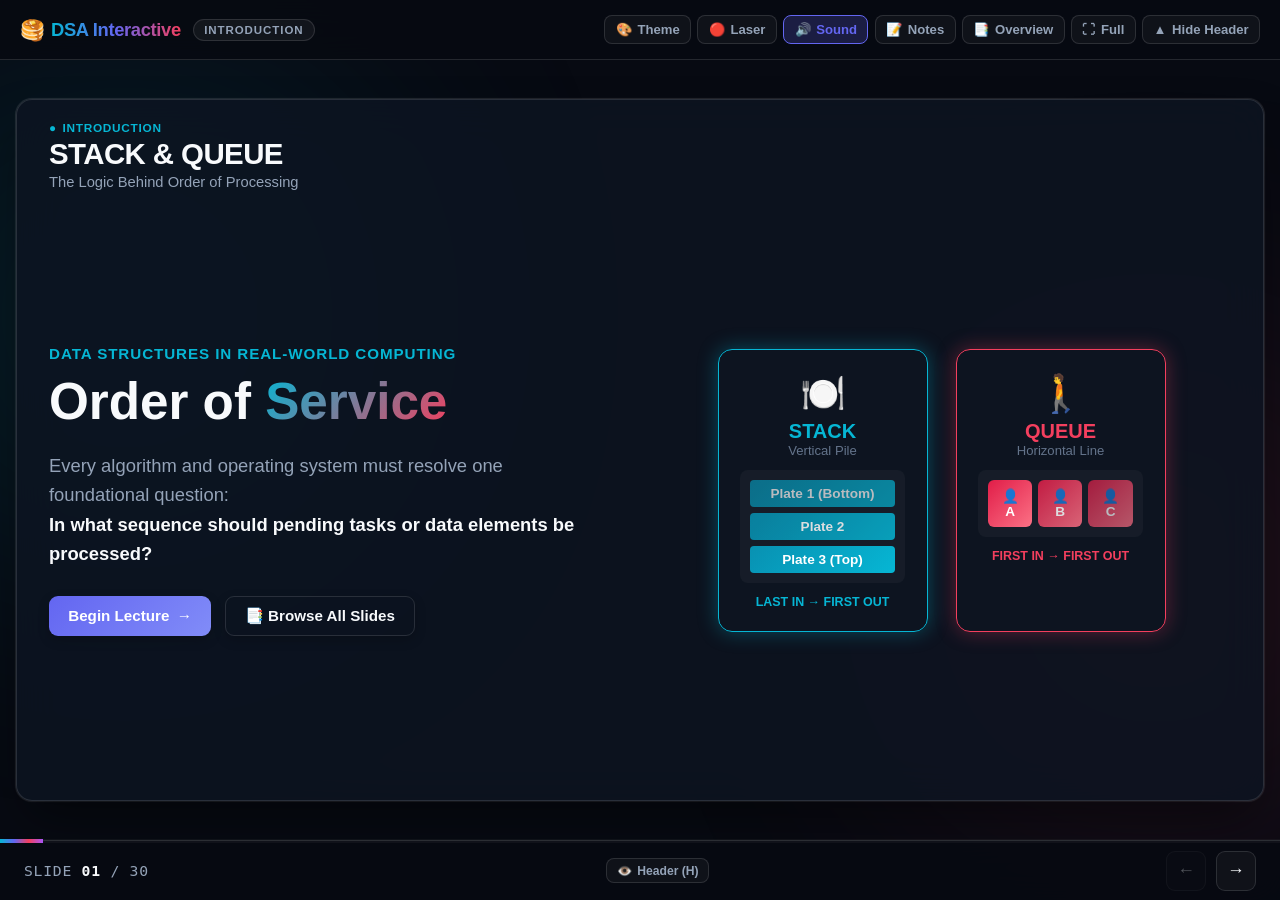
==== index.html @ 2f62b1ce "Initial commit: Interactive Stack & Queue Classroom Presentation Lab" ====
<!DOCTYPE html>
<html lang="en">
<head>
  <meta charset="UTF-8">
  <meta name="viewport" content="width=device-width, initial-scale=1.0, maximum-scale=5.0">
  <title>Stack & Queue: The Logic Behind "Who Comes First?"</title>
  <link rel="stylesheet" href="css/styles.css">
  <link rel="icon" href="data:image/svg+xml,<svg xmlns='http://www.w3.org/2000/svg' viewBox='0 0 100 100'><text y='.9em' font-size='90'>🥞</text></svg>">
</head>
<body class="theme-cyber-indigo">

  <!-- Accessible Skip Link -->
  <a href="#slide-stage" class="skip-link">Skip to presentation content</a>

  <!-- Ambient glowing backdrop -->
  <div class="ambient-glow glow-left" aria-hidden="true"></div>
  <div class="ambient-glow glow-right" aria-hidden="true"></div>

  <!-- Discreet Floating Trigger Pill to Restore Header when Hidden -->
  <button class="header-reveal-pill" id="header-reveal-btn" onclick="app.toggleHeader()" title="Show Header Controls (H)" aria-label="Show Header Controls">
    <span>⌄ Show Header (H)</span>
  </button>

  <!-- App Header -->
  <header class="app-header">
    <div class="header-left">
      <div class="logo-badge">
        <span style="font-size: 1.25rem;" aria-hidden="true">🥞</span>
        <span>DSA Interactive</span>
      </div>
      <div class="section-pill" id="current-section-pill">Introduction</div>
    </div>

    <div class="header-controls">
      <!-- Theme Switcher Dropdown -->
      <div class="theme-selector-dropdown">
        <button class="icon-btn" onclick="app.toggleThemeMenu()" title="Switch Color Theme" aria-label="Change Color Theme">
          <span>🎨</span>
          <span class="btn-label-text">Theme</span>
        </button>
        <div class="theme-menu" id="theme-menu" role="menu">
          <button class="theme-option-btn" onclick="app.setTheme('theme-cyber-indigo')">
            <span class="theme-dot" style="background: #06b6d4;"></span>
            <span>Cyber Indigo (Dark)</span>
          </button>
          <button class="theme-option-btn" onclick="app.setTheme('theme-academic-light')">
            <span class="theme-dot" style="background: #0284c7;"></span>
            <span>Academic Light (Lecture)</span>
          </button>
          <button class="theme-option-btn" onclick="app.setTheme('theme-sunset-glow')">
            <span class="theme-dot" style="background: #f97316;"></span>
            <span>Sunset Glow (Warm)</span>
          </button>
          <button class="theme-option-btn" onclick="app.setTheme('theme-matrix-neon')">
            <span class="theme-dot" style="background: #22c55e;"></span>
            <span>Matrix Neon (Laser)</span>
          </button>
        </div>
      </div>

      <!-- Classroom Laser Pointer -->
      <button class="icon-btn" id="laser-toggle-btn" onclick="app.toggleLaserPointer()" title="Toggle Laser Pointer (L)" aria-label="Toggle Laser Pointer">
        <span>🔴</span>
        <span class="btn-label-text">Laser</span>
      </button>

      <!-- Audio Mute/Unmute -->
      <button class="icon-btn active" id="sound-toggle-btn" onclick="app.toggleAudio()" title="Toggle Sound FX (M)" aria-label="Toggle Sound Effects">
        <span>🔊</span>
        <span class="btn-label-text">Sound</span>
      </button>

      <!-- Speaker Notes -->
      <button class="icon-btn" onclick="app.toggleNotes()" title="Speaker Notes (P)" aria-label="Open Speaker Notes">
        <span>📝</span>
        <span class="btn-label-text">Notes</span>
      </button>

      <!-- Slide Grid Overview -->
      <button class="icon-btn" onclick="app.toggleOverview()" title="Slide Grid (O or Esc)" aria-label="Open Slide Overview">
        <span>📑</span>
        <span class="btn-label-text">Overview</span>
      </button>

      <!-- Fullscreen -->
      <button class="icon-btn" onclick="app.toggleFullscreen()" title="Fullscreen (F)" aria-label="Toggle Fullscreen">
        <span>⛶</span>
        <span class="btn-label-text">Full</span>
      </button>

      <!-- Hide Header Toggle -->
      <button class="icon-btn" onclick="app.toggleHeader()" title="Hide All Header Controls (H)" aria-label="Hide All Header Controls">
        <span>▲</span>
        <span class="btn-label-text">Hide Header</span>
      </button>
    </div>
  </header>

  <!-- Presentation Viewport -->
  <main class="presentation-container">
    <div class="slide-stage" id="slide-stage" tabindex="-1">
      <!-- Active slide dynamically injected by app.js -->
    </div>
  </main>

  <!-- Navigation Footer -->
  <footer class="app-footer">
    <!-- Smooth linear progress bar -->
    <div class="progress-container">
      <div class="progress-bar" id="progress-bar"></div>
    </div>

    <div class="slide-counter tabular-nums" id="slide-counter">
      SLIDE <b>01</b> / 30
    </div>

    <!-- Toggle Header Visibility from Footer -->
    <button class="icon-btn" id="footer-header-toggle-btn" onclick="app.toggleHeader()" title="Toggle Header Controls (H)" aria-label="Toggle Header Controls" style="font-size: 0.76rem; padding: 0.3rem 0.6rem;">
      <span>👁️</span>
      <span class="btn-label-text">Header (H)</span>
    </button>

    <div class="nav-buttons">
      <button class="nav-btn" id="prev-btn" onclick="app.prevSlide()" title="Previous Slide (Left Arrow / Backspace)" aria-label="Previous Slide">
        ←
      </button>
      <button class="nav-btn" id="next-btn" onclick="app.nextSlide()" title="Next Slide (Right Arrow / Spacebar)" aria-label="Next Slide">
        →
      </button>
    </div>
  </footer>

  <!-- Slide Overview Grid Modal -->
  <div class="modal-overlay" id="overview-modal" onclick="if(event.target === this) app.closeModals()" role="dialog" aria-modal="true" aria-label="All 30 Slides Overview">
    <div class="modal-content">
      <div class="modal-header">
        <div style="font-size: 1.25rem; font-weight: 800; color: var(--text-primary); display: flex; align-items: center; gap: 0.5rem;">
          <span aria-hidden="true">📑</span>
          <span>All 30 Slides Overview</span>
        </div>
        <button class="icon-btn" onclick="app.closeModals()" aria-label="Close overview">✕ Close</button>
      </div>
      <div class="modal-body">
        <div class="overview-grid" id="overview-grid">
          <!-- Populated by app.js -->
        </div>
      </div>
    </div>
  </div>

  <!-- Speaker Notes Modal -->
  <div class="modal-overlay" id="notes-modal" onclick="if(event.target === this) app.closeModals()" role="dialog" aria-modal="true" aria-label="Presenter Notes">
    <div class="modal-content" style="max-width: 600px;">
      <div class="modal-header">
        <div style="font-size: 1.2rem; font-weight: 800; color: var(--text-primary); display: flex; align-items: center; gap: 0.5rem;">
          <span aria-hidden="true">📝</span>
          <span>Speaker & Presenter Notes</span>
        </div>
        <button class="icon-btn" onclick="app.closeModals()" aria-label="Close notes">✕ Close</button>
      </div>
      <div class="modal-body" id="notes-body">
        <!-- Injected dynamically -->
      </div>
    </div>
  </div>

  <!-- Scripts -->
  <script src="js/audio.js"></script>
  <script src="js/slides.js"></script>
  <script src="js/app.js"></script>

</body>
</html>
---- css/styles.css ----
/* ==========================================================================
   STACK & QUEUE PRESENTATION - RESPONSIVE & MULTI-THEME STYLESHEET
   Supports:
   - 4 Dynamic Color Themes:
     1. Cyber Indigo (Default Modern Dark)
     2. Academic Light (Classroom Light / Projector Friendly)
     3. Sunset Glow (Velvet Plum & Coral Warm Dark)
     4. Matrix Neon (High Voltage Laser Dark)
   - Fully Fluid & Adaptive Responsive Layout (Mobile, Tablet, Laptop, Projector, 4K)
   - Web Interface Guidelines Compliance:
     - :focus-visible rings
     - prefers-reduced-motion
     - Explicit transitions
     - Tabular numbers
   ========================================================================== */

/* --------------------------------------------------------------------------
   THEME 1: CYBER INDIGO (Default Modern Dark)
   -------------------------------------------------------------------------- */
:root, body.theme-cyber-indigo {
  --bg-main: #070a12;
  --bg-card: rgba(14, 20, 34, 0.85);
  --bg-card-hover: rgba(22, 32, 54, 0.95);
  --border-subtle: rgba(255, 255, 255, 0.12);
  --border-active: rgba(99, 102, 241, 0.65);
  
  --text-primary: #f8fafc;
  --text-secondary: #94a3b8;
  --text-muted: #64748b;

  --stack-color: #06b6d4;
  --stack-glow: rgba(6, 182, 212, 0.35);
  --stack-gradient: linear-gradient(135deg, #0891b2, #06b6d4);

  --queue-color: #f43f5e;
  --queue-glow: rgba(244, 63, 94, 0.35);
  --queue-gradient: linear-gradient(135deg, #e11d48, #fb7185);

  --priority-color: #a855f7;
  --priority-glow: rgba(168, 85, 247, 0.35);

  --accent-primary: #6366f1;
  --code-bg: #0b1120;
  --font-mono: "Fira Code", "JetBrains Mono", Consolas, monospace;
  --header-bg: rgba(7, 10, 18, 0.92);
}

/* --------------------------------------------------------------------------
   THEME 2: ACADEMIC LIGHT (Daytime Classroom / High-Luminance Projector)
   -------------------------------------------------------------------------- */
body.theme-academic-light {
  --bg-main: #f1f5f9;
  --bg-card: #ffffff;
  --bg-card-hover: #f8fafc;
  --border-subtle: rgba(15, 23, 42, 0.12);
  --border-active: rgba(37, 99, 235, 0.7);

  --text-primary: #0f172a;
  --text-secondary: #334155;
  --text-muted: #64748b;

  --stack-color: #0284c7;
  --stack-glow: rgba(2, 132, 199, 0.25);
  --stack-gradient: linear-gradient(135deg, #0284c7, #38bdf8);

  --queue-color: #ea580c;
  --queue-glow: rgba(234, 88, 12, 0.25);
  --queue-gradient: linear-gradient(135deg, #ea580c, #f97316);

  --priority-color: #7c3aed;
  --priority-glow: rgba(124, 58, 237, 0.25);

  --accent-primary: #2563eb;
  --code-bg: #1e293b;
  --header-bg: rgba(255, 255, 255, 0.95);
}

/* --------------------------------------------------------------------------
   THEME 3: SUNSET GLOW (Velvet Plum & Warm Horizon)
   -------------------------------------------------------------------------- */
body.theme-sunset-glow {
  --bg-main: #0f0b18;
  --bg-card: rgba(26, 18, 38, 0.88);
  --bg-card-hover: rgba(38, 26, 56, 0.95);
  --border-subtle: rgba(255, 255, 255, 0.14);
  --border-active: rgba(244, 63, 94, 0.7);

  --text-primary: #fff1f2;
  --text-secondary: #fda4af;
  --text-muted: #9f7584;

  --stack-color: #14b8a6;
  --stack-glow: rgba(20, 184, 166, 0.35);
  --stack-gradient: linear-gradient(135deg, #0d9488, #2dd4bf);

  --queue-color: #f97316;
  --queue-glow: rgba(249, 115, 22, 0.35);
  --queue-gradient: linear-gradient(135deg, #ea580c, #fb923c);

  --priority-color: #e11d48;
  --priority-glow: rgba(225, 29, 72, 0.35);

  --accent-primary: #d946ef;
  --code-bg: #170f24;
  --header-bg: rgba(15, 11, 24, 0.94);
}

/* --------------------------------------------------------------------------
   THEME 4: MATRIX NEON (High Voltage Laser Dark)
   -------------------------------------------------------------------------- */
body.theme-matrix-neon {
  --bg-main: #020408;
  --bg-card: rgba(6, 14, 24, 0.9);
  --bg-card-hover: rgba(10, 24, 40, 0.98);
  --border-subtle: rgba(34, 197, 94, 0.22);
  --border-active: rgba(34, 197, 94, 0.8);

  --text-primary: #f0fdf4;
  --text-secondary: #86efac;
  --text-muted: #4ade80;

  --stack-color: #22c55e;
  --stack-glow: rgba(34, 197, 94, 0.45);
  --stack-gradient: linear-gradient(135deg, #15803d, #22c55e);

  --queue-color: #06b6d4;
  --queue-glow: rgba(6, 182, 212, 0.45);
  --queue-gradient: linear-gradient(135deg, #0891b2, #06b6d4);

  --priority-color: #f43f5e;
  --priority-glow: rgba(244, 63, 94, 0.45);

  --accent-primary: #10b981;
  --code-bg: #03080e;
  --header-bg: rgba(2, 4, 8, 0.95);
}

/* Light Theme Color Adaptations (Academic Light) */
body.theme-academic-light .ambient-glow {
  opacity: 0.05;
}

body.theme-academic-light .slide-stage {
  box-shadow: 0 10px 30px rgba(0, 0, 0, 0.06), 0 1px 3px rgba(0, 0, 0, 0.08);
}

body.theme-academic-light .card {
  background: #ffffff;
  border-color: #e2e8f0;
  box-shadow: 0 4px 12px rgba(15, 23, 42, 0.04);
}

body.theme-academic-light .card:hover {
  border-color: #94a3b8;
  background: #ffffff;
}

body.theme-academic-light .card.highlight-stack {
  border-color: #0284c7;
  box-shadow: 0 0 20px rgba(2, 132, 199, 0.12);
  background: #f0f9ff;
}

body.theme-academic-light .card.highlight-queue {
  border-color: #ea580c;
  box-shadow: 0 0 20px rgba(234, 88, 12, 0.12);
  background: #fff7ed;
}

body.theme-academic-light .stack-canister {
  background: #f8fafc;
  border-color: #0284c7;
  box-shadow: 0 0 20px rgba(2, 132, 199, 0.15), inset 0 0 10px rgba(0, 0, 0, 0.04);
}

body.theme-academic-light .queue-conduit {
  background: #fff7ed;
  border-color: #ea580c;
}

body.theme-academic-light .queue-track-wrapper {
  background: #fff7ed;
  border-color: #ea580c;
}

body.theme-academic-light .queue-cell.empty-cell {
  background: #f1f5f9;
  border-color: #cbd5e1;
  color: #64748b;
}

body.theme-academic-light .queue-gate.exit-gate {
  background: #e0f2fe;
  border-color: #0284c7;
  color: #0284c7;
}

body.theme-academic-light .queue-gate.entry-gate {
  background: #ffedd5;
  border-color: #ea580c;
  color: #c2410c;
}

body.theme-academic-light .queue-pointer-badge.front-badge {
  background: #0284c7;
  color: #ffffff !important;
}

body.theme-academic-light .queue-pointer-badge.rear-badge {
  background: #ea580c;
  color: #ffffff !important;
}

body.theme-academic-light .queue-cell.occupied-cell {
  background: linear-gradient(135deg, #ea580c, #f97316);
  color: #ffffff !important;
  border-color: #f97316;
}

body.theme-academic-light .circular-slot {
  background: #ffffff;
  border-color: #cbd5e1;
  color: #0f172a;
}

body.theme-academic-light .circular-slot.occupied {
  border-color: #ea580c;
  background: linear-gradient(135deg, #ea580c, #f97316);
  color: #ffffff;
  box-shadow: 0 0 16px rgba(234, 88, 12, 0.25);
}

body.theme-academic-light .code-box {
  background: #0f172a;
  border-color: #334155;
  color: #f8fafc;
}

body.theme-academic-light .code-line.active-line {
  background: rgba(99, 102, 241, 0.4);
  border-left: 3px solid #818cf8;
  color: #ffffff;
}

body.theme-academic-light .status-log {
  background: #0f172a;
  border-color: #334155;
  color: #38bdf8;
}

body.theme-academic-light .choice-card {
  background: #ffffff;
  border-color: #e2e8f0;
}

body.theme-academic-light .choice-card:hover {
  border-color: #0284c7;
  background: #f8fafc;
}

body.theme-academic-light .choice-card.selected-correct {
  border-color: #059669;
  background: #f0fdf4;
}

body.theme-academic-light .choice-card.selected-wrong {
  border-color: #dc2626;
  background: #fef2f2;
}

body.theme-academic-light .choice-badge {
  background: #f1f5f9;
}

body.theme-academic-light .modal-content {
  background: #ffffff;
  border-color: #cbd5e1;
}

body.theme-academic-light .modal-header {
  border-bottom-color: #e2e8f0;
}

body.theme-academic-light .overview-thumb {
  background: #f8fafc;
  border-color: #e2e8f0;
}

body.theme-academic-light .overview-thumb:hover {
  background: #f1f5f9;
  border-color: #0284c7;
}

body.theme-academic-light .overview-thumb.active {
  border-color: #0284c7;
  background: #e0f2fe;
}

body.theme-academic-light .theme-menu {
  background: #ffffff;
  border-color: #cbd5e1;
  box-shadow: 0 10px 25px rgba(0, 0, 0, 0.1);
}

body.theme-academic-light .theme-option-btn:hover {
  background: #f1f5f9;
}

body.theme-academic-light .compare-table th {
  background: #f1f5f9;
  color: #334155;
  border-bottom-color: #cbd5e1;
}

body.theme-academic-light .compare-table td {
  border-bottom-color: #e2e8f0;
  color: #0f172a;
}

body.theme-academic-light .compare-table tr:hover td {
  background: #f8fafc;
}

body.theme-academic-light .custom-input-group {
  background: #f8fafc;
  border-color: #cbd5e1;
}

body.theme-academic-light .custom-input-group input {
  color: #0f172a;
}

body.theme-academic-light .btn-outline {
  color: #0f172a !important;
  border-color: #cbd5e1;
  background: #ffffff;
}

body.theme-academic-light .btn-outline:hover {
  background: #f1f5f9;
  border-color: #94a3b8;
}

body.theme-academic-light .btn-primary,
body.theme-academic-light .btn-stack,
body.theme-academic-light .btn-queue,
body.theme-academic-light .btn-danger,
body.theme-academic-light .stack-element,
body.theme-academic-light .queue-element {
  color: #ffffff !important;
}

/* Light Theme Text Color Harmonizers */
body.theme-academic-light [style*="color: #ffffff"],
body.theme-academic-light [style*="color: white"],
body.theme-academic-light [style*="color: #f8fafc"] {
  color: #0f172a !important;
}

body.theme-academic-light [style*="color: #cbd5e1"],
body.theme-academic-light [style*="color: #e2e8f0"],
body.theme-academic-light [style*="color: #94a3b8"] {
  color: #475569 !important;
}

body.theme-academic-light .code-box *,
body.theme-academic-light .status-log *,
body.theme-academic-light .btn *,
body.theme-academic-light .stack-element *,
body.theme-academic-light .queue-element * {
  color: revert !important;
}

body.theme-academic-light [style*="background: rgba(0,0,0"],
body.theme-academic-light [style*="background: rgba(0, 0, 0"] {
  background: #f1f5f9 !important;
}

body.theme-academic-light [style*="background: rgba(255,255,255,0.05)"],
body.theme-academic-light [style*="background: rgba(255, 255, 255, 0.05)"],
body.theme-academic-light [style*="background: rgba(255,255,255,0.06)"],
body.theme-academic-light [style*="background: rgba(255, 255, 255, 0.06)"] {
  background: #f8fafc !important;
  border: 1px solid #e2e8f0;
}

body.theme-academic-light [style*="background: #000"],
body.theme-academic-light [style*="background: #0b1120"] {
  background: #0f172a !important;
}

/* Global Reset */
* {
  box-sizing: border-box;
  margin: 0;
  padding: 0;
}

body {
  background-color: var(--bg-main);
  color: var(--text-primary);
  font-family: -apple-system, BlinkMacSystemFont, "Segoe UI", Roboto, "Helvetica Neue", Arial, sans-serif;
  overflow: hidden;
  height: 100vh;
  width: 100vw;
  display: flex;
  flex-direction: column;
  -webkit-font-smoothing: antialiased;
  transition: background-color 0.3s ease, color 0.3s ease;
}

/* Accessible focus ring on all interactive elements */
:focus-visible {
  outline: 3px solid var(--accent-primary) !important;
  outline-offset: 3px !important;
  border-radius: 6px;
}

/* Number columns & indices use tabular numbers */
.tabular-nums, .slide-counter, .code-box, .status-log, .choice-badge, .circular-slot {
  font-variant-numeric: tabular-nums;
}

/* Background Ambient Glows */
.ambient-glow {
  position: fixed;
  border-radius: 50%;
  filter: blur(140px);
  pointer-events: none;
  z-index: 0;
  opacity: 0.16;
  transition: background 0.4s ease;
}
.glow-left {
  top: 10%;
  left: -100px;
  width: 450px;
  height: 450px;
  background: var(--stack-color);
}
.glow-right {
  bottom: 10%;
  right: -100px;
  width: 450px;
  height: 450px;
  background: var(--queue-color);
}

/* Skip link for accessibility */
.skip-link {
  position: absolute;
  top: -40px;
  left: 10px;
  background: var(--accent-primary);
  color: #fff;
  padding: 8px 14px;
  font-weight: 700;
  z-index: 999;
  border-radius: 6px;
  text-decoration: none;
  transition: top 0.2s ease;
}
.skip-link:focus {
  top: 10px;
}

/* App Header */
.app-header {
  position: relative;
  z-index: 30;
  height: 60px;
  display: flex;
  align-items: center;
  justify-content: space-between;
  padding: 0 1.25rem;
  border-bottom: 1px solid var(--border-subtle);
  backdrop-filter: blur(16px);
  background: var(--header-bg);
  flex-shrink: 0;
  transition: margin-top 0.28s cubic-bezier(0.16, 1, 0.3, 1), opacity 0.22s ease;
}

/* Header Hidden Mode (Focus / Zen View) */
body.header-hidden .app-header {
  margin-top: -60px;
  opacity: 0;
  pointer-events: none;
}

body.header-hidden .presentation-container {
  padding-top: 0.6rem;
}

body.header-hidden .slide-stage {
  max-height: calc(100vh - 64px);
  width: min(calc((100vh - 64px) * (16 / 9)), calc(100vw - 2rem));
}

@media (max-height: 760px) {
  body.header-hidden .app-header {
    margin-top: -48px;
  }
  body.header-hidden .slide-stage {
    max-height: calc(100vh - 54px);
    width: min(calc((100vh - 54px) * (16 / 9)), calc(100vw - 1.5rem));
  }
}

/* Discreet Floating Trigger Pill to Restore Header */
.header-reveal-pill {
  position: fixed;
  top: 0;
  left: 50%;
  transform: translateX(-50%);
  background: var(--bg-card);
  border: 1px solid var(--border-subtle);
  border-top: none;
  border-radius: 0 0 10px 10px;
  padding: 4px 14px;
  font-size: 0.72rem;
  font-weight: 700;
  color: var(--text-secondary);
  cursor: pointer;
  z-index: 999;
  opacity: 0;
  pointer-events: none;
  transition: opacity 0.22s ease, transform 0.22s ease, background-color 0.2s ease, color 0.2s ease, border-color 0.2s ease;
  box-shadow: 0 4px 14px rgba(0, 0, 0, 0.25);
  display: flex;
  align-items: center;
  gap: 0.35rem;
}

body.header-hidden .header-reveal-pill {
  opacity: 0.55;
  pointer-events: auto;
}

body.header-hidden .header-reveal-pill:hover,
body.header-hidden .header-reveal-pill:focus-visible {
  opacity: 1;
  transform: translateX(-50%) translateY(3px);
  color: var(--text-primary);
  border-color: var(--accent-primary);
  background: var(--bg-card-hover);
}

body.theme-academic-light .header-reveal-pill {
  background: #ffffff;
  border-color: #cbd5e1;
  color: #0f172a;
  box-shadow: 0 4px 12px rgba(0, 0, 0, 0.08);
}

.header-left {
  display: flex;
  align-items: center;
  gap: 0.75rem;
  min-width: 0;
}

.logo-badge {
  display: flex;
  align-items: center;
  gap: 0.4rem;
  font-weight: 800;
  font-size: 1.15rem;
  letter-spacing: -0.02em;
  white-space: nowrap;
}

.logo-badge span:last-child {
  background: linear-gradient(90deg, var(--stack-color), var(--accent-primary), var(--queue-color));
  -webkit-background-clip: text;
  -webkit-text-fill-color: transparent;
}

.section-pill {
  font-size: 0.72rem;
  text-transform: uppercase;
  letter-spacing: 0.08em;
  padding: 0.25rem 0.65rem;
  border-radius: 999px;
  background: rgba(125, 125, 125, 0.1);
  border: 1px solid var(--border-subtle);
  color: var(--text-secondary);
  font-weight: 600;
  white-space: nowrap;
  overflow: hidden;
  text-overflow: ellipsis;
  max-width: 170px;
}

.header-controls {
  display: flex;
  align-items: center;
  gap: 0.4rem;
}

.icon-btn {
  background: rgba(125, 125, 125, 0.08);
  border: 1px solid var(--border-subtle);
  color: var(--text-secondary);
  border-radius: 8px;
  padding: 0.4rem 0.65rem;
  font-size: 0.82rem;
  font-weight: 600;
  cursor: pointer;
  display: inline-flex;
  align-items: center;
  gap: 0.35rem;
  transition: background-color 0.2s ease, color 0.2s ease, border-color 0.2s ease, transform 0.2s ease;
  white-space: nowrap;
}

.icon-btn:hover {
  background: rgba(125, 125, 125, 0.18);
  color: var(--text-primary);
  border-color: var(--border-active);
  transform: translateY(-1px);
}

.icon-btn.active {
  background: rgba(99, 102, 241, 0.22);
  color: var(--accent-primary);
  border-color: var(--accent-primary);
}

/* Theme Dropdown / Selector */
.theme-selector-dropdown {
  position: relative;
  display: inline-block;
}

.theme-menu {
  position: absolute;
  top: calc(100% + 8px);
  right: 0;
  background: var(--bg-card);
  border: 1px solid var(--border-subtle);
  border-radius: 12px;
  box-shadow: 0 15px 35px rgba(0, 0, 0, 0.4);
  padding: 6px;
  min-width: 175px;
  display: none;
  flex-direction: column;
  gap: 4px;
  z-index: 100;
  backdrop-filter: blur(20px);
}

.theme-menu.show {
  display: flex;
}

.theme-option-btn {
  background: transparent;
  border: none;
  color: var(--text-primary);
  padding: 0.5rem 0.75rem;
  border-radius: 6px;
  font-size: 0.82rem;
  font-weight: 600;
  cursor: pointer;
  display: flex;
  align-items: center;
  gap: 0.5rem;
  text-align: left;
  transition: background-color 0.15s ease;
}

.theme-option-btn:hover {
  background: rgba(125, 125, 125, 0.15);
}

.theme-dot {
  width: 10px;
  height: 10px;
  border-radius: 50%;
  display: inline-block;
}

/* Main Presentation Area - Strict 16:9 Aspect Ratio */
.presentation-container {
  position: relative;
  flex: 1;
  display: flex;
  align-items: center;
  justify-content: center;
  padding: 0.4rem 1rem;
  overflow: hidden;
  z-index: 10;
  min-height: 0;
}

.slide-stage {
  position: relative;
  aspect-ratio: 16 / 9;
  width: min(calc((100vh - 116px) * (16 / 9)), calc(100vw - 2rem));
  max-height: calc(100vh - 116px);
  max-width: 1440px;
  background: var(--bg-card);
  backdrop-filter: blur(20px);
  border: 1px solid var(--border-subtle);
  border-radius: 16px;
  box-shadow: 0 25px 50px -12px rgba(0, 0, 0, 0.5), 0 0 1px 1px var(--border-subtle);
  display: flex;
  flex-direction: column;
  overflow: hidden;
  transition: background-color 0.3s ease, border-color 0.3s ease;
}

/* Slide Panels */
.slide {
  position: absolute;
  inset: 0;
  padding: clamp(0.75rem, 2vh, 1.35rem) clamp(1rem, 2.5vw, 2.2rem);
  display: flex;
  flex-direction: column;
  opacity: 0;
  pointer-events: none;
  transform: translateX(35px) scale(0.98);
  transition: opacity 0.32s cubic-bezier(0.16, 1, 0.3, 1), transform 0.32s cubic-bezier(0.16, 1, 0.3, 1);
  overflow-y: auto;
  overflow-x: hidden;
}

.slide.active {
  opacity: 1;
  pointer-events: auto;
  transform: translateX(0) scale(1);
}

.slide-header {
  margin-bottom: clamp(0.35rem, 1vh, 0.7rem);
  flex-shrink: 0;
}

.slide-tag {
  display: inline-flex;
  align-items: center;
  gap: 0.35rem;
  font-size: 0.74rem;
  font-weight: 700;
  letter-spacing: 0.06em;
  text-transform: uppercase;
  color: var(--stack-color);
  margin-bottom: 0.15rem;
}

.slide-title {
  font-size: clamp(1.3rem, 2.3vw, 1.85rem);
  font-weight: 800;
  line-height: 1.16;
  letter-spacing: -0.02em;
  text-wrap: balance;
  color: var(--text-primary);
}

.slide-subtitle {
  font-size: clamp(0.82rem, 1.15vw, 0.95rem);
  color: var(--text-secondary);
  margin-top: 0.15rem;
  text-wrap: pretty;
}

.slide-body {
  flex: 1;
  display: flex;
  flex-direction: column;
  justify-content: center;
  gap: clamp(0.75rem, 1.5vh, 1.25rem);
  position: relative;
  min-height: 0;
}

/* Grids */
.grid-2 {
  display: grid;
  grid-template-columns: 1fr 1fr;
  gap: 1.5rem;
  width: 100%;
  height: 100%;
  align-items: center;
}

.grid-3 {
  display: grid;
  grid-template-columns: repeat(3, 1fr);
  gap: 1.25rem;
  width: 100%;
}

/* Cards */
.card {
  background: var(--bg-card);
  border: 1px solid var(--border-subtle);
  border-radius: 14px;
  padding: clamp(1rem, 2vw, 1.35rem);
  display: flex;
  flex-direction: column;
  transition: border-color 0.2s ease, background-color 0.2s ease, transform 0.2s ease;
  position: relative;
  overflow: hidden;
}

.card:hover {
  border-color: var(--border-active);
  background: var(--bg-card-hover);
}

.card.highlight-stack {
  border-color: var(--stack-color);
  box-shadow: 0 0 20px var(--stack-glow);
}

.card.highlight-queue {
  border-color: var(--queue-color);
  box-shadow: 0 0 20px var(--queue-glow);
}

/* Buttons */
.btn {
  display: inline-flex;
  align-items: center;
  justify-content: center;
  gap: 0.45rem;
  padding: 0.6rem 1.2rem;
  border-radius: 9px;
  font-weight: 600;
  font-size: clamp(0.85rem, 1.2vw, 0.95rem);
  cursor: pointer;
  border: none;
  transition: transform 0.18s cubic-bezier(0.16, 1, 0.3, 1), box-shadow 0.18s ease, background 0.18s ease;
  box-shadow: 0 4px 12px rgba(0, 0, 0, 0.2);
  user-select: none;
  white-space: nowrap;
}

.btn:active {
  transform: scale(0.96);
}

.btn-primary {
  background: linear-gradient(135deg, var(--accent-primary), #818cf8);
  color: white;
}
.btn-primary:hover {
  box-shadow: 0 6px 18px rgba(99, 102, 241, 0.4);
}

.btn-stack {
  background: var(--stack-gradient);
  color: white;
}
.btn-stack:hover {
  box-shadow: 0 6px 18px var(--stack-glow);
}

.btn-queue {
  background: var(--queue-gradient);
  color: white;
}
.btn-queue:hover {
  box-shadow: 0 6px 18px var(--queue-glow);
}

.btn-danger {
  background: linear-gradient(135deg, #dc2626, #ef4444);
  color: white;
}
.btn-danger:hover {
  box-shadow: 0 6px 18px rgba(239, 68, 68, 0.4);
}

.btn-outline {
  background: transparent;
  border: 1px solid var(--border-subtle);
  color: var(--text-primary);
}
.btn-outline:hover {
  background: rgba(125, 125, 125, 0.12);
  border-color: var(--border-active);
}

/* Custom Input Bar */
.custom-input-group {
  display: flex;
  align-items: center;
  gap: 0.4rem;
  background: rgba(125, 125, 125, 0.08);
  border: 1px solid var(--border-subtle);
  border-radius: 8px;
  padding: 0.25rem 0.5rem;
}

.custom-input-group input {
  background: transparent;
  border: none;
  color: var(--text-primary);
  font-family: var(--font-mono);
  font-size: 0.88rem;
  width: 80px;
  padding: 0.25rem;
  outline: none;
}

.custom-input-group input:focus {
  outline: 2px solid var(--accent-primary);
  border-radius: 4px;
}

/* Stack Canister Visual */
.stack-canister {
  width: clamp(170px, 22vw, 210px);
  height: clamp(210px, 32vh, 280px);
  border: 4px solid var(--stack-color);
  border-top: none;
  border-radius: 0 0 16px 16px;
  display: flex;
  flex-direction: column-reverse;
  padding: 7px;
  gap: 7px;
  background: rgba(0, 0, 0, 0.25);
  box-shadow: 0 0 25px var(--stack-glow), inset 0 0 18px rgba(0, 0, 0, 0.4);
  position: relative;
  margin: 0 auto;
}

.stack-element {
  height: clamp(38px, 6vh, 46px);
  width: 100%;
  background: var(--stack-gradient);
  border: 1px solid rgba(255, 255, 255, 0.3);
  border-radius: 7px;
  display: flex;
  align-items: center;
  justify-content: center;
  font-weight: 700;
  font-size: clamp(0.9rem, 1.4vw, 1.05rem);
  color: white;
  box-shadow: 0 4px 10px rgba(0, 0, 0, 0.3);
  animation: dropIn 0.3s cubic-bezier(0.34, 1.56, 0.64, 1);
  transition: transform 0.25s ease, background-color 0.25s ease;
  position: relative;
  overflow: hidden;
  text-overflow: ellipsis;
  white-space: nowrap;
  padding: 0 8px;
}

.stack-element.top-elem {
  border: 2px solid #ffffff;
  box-shadow: 0 0 16px var(--stack-glow);
}

@keyframes dropIn {
  from {
    opacity: 0;
    transform: translateY(-60px) scale(0.9);
  }
  to {
    opacity: 1;
    transform: translateY(0) scale(1);
  }
}

/* Queue Conduit & Visual Track */
.queue-conduit {
  width: 100%;
  max-width: 540px;
  height: clamp(68px, 10vh, 80px);
  border-top: 3px dashed var(--queue-color);
  border-bottom: 3px dashed var(--queue-color);
  display: flex;
  align-items: center;
  gap: 10px;
  padding: 0 12px;
  background: rgba(125, 125, 125, 0.05);
  border-radius: 8px;
  position: relative;
  overflow-x: auto;
  overflow-y: visible;
  margin: 1.25rem auto;
}

.queue-element {
  width: clamp(58px, 9vw, 68px);
  height: clamp(46px, 7vh, 54px);
  background: var(--queue-gradient);
  border: 1px solid rgba(255, 255, 255, 0.3);
  border-radius: 8px;
  display: flex;
  align-items: center;
  justify-content: center;
  font-weight: 700;
  font-size: clamp(0.9rem, 1.3vw, 1.05rem);
  color: white;
  box-shadow: 0 4px 10px rgba(0, 0, 0, 0.3);
  animation: slideInRight 0.3s cubic-bezier(0.34, 1.56, 0.64, 1);
  flex-shrink: 0;
  overflow: hidden;
  text-overflow: ellipsis;
  white-space: nowrap;
  padding: 0 4px;
}

/* Enhanced Classroom Queue Simulator Styles (Slide 13) */
.queue-track-wrapper {
  display: flex;
  align-items: center;
  justify-content: space-between;
  gap: 10px;
  padding: 24px 14px;
  background: rgba(0, 0, 0, 0.22);
  border: 2px dashed var(--queue-color);
  border-radius: 12px;
  min-height: 112px;
  position: relative;
  overflow: visible;
}

.queue-gate {
  display: flex;
  flex-direction: column;
  align-items: center;
  justify-content: center;
  padding: 6px 10px;
  border-radius: 8px;
  font-size: 0.72rem;
  font-weight: 800;
  letter-spacing: 0.05em;
  text-transform: uppercase;
  flex-shrink: 0;
  line-height: 1.2;
}

.queue-gate.exit-gate {
  background: rgba(6, 182, 212, 0.15);
  border: 1.5px solid var(--stack-color);
  color: var(--stack-color);
}

.queue-gate.entry-gate {
  background: rgba(249, 115, 22, 0.15);
  border: 1.5px solid var(--queue-color);
  color: var(--queue-color);
}

.queue-cells-row {
  display: flex;
  gap: 8px;
  align-items: center;
  justify-content: center;
  flex: 1;
  position: relative;
  overflow: visible;
}

.queue-cell {
  position: relative;
  width: clamp(52px, 8vw, 68px);
  height: clamp(52px, 7.5vh, 62px);
  border-radius: 10px;
  display: flex;
  flex-direction: column;
  align-items: center;
  justify-content: center;
  font-weight: 800;
  font-size: clamp(0.95rem, 1.4vw, 1.15rem);
  transition: transform 0.25s ease, border-color 0.25s ease, box-shadow 0.25s ease, opacity 0.25s ease;
  flex-shrink: 0;
}

.queue-cell.empty-cell {
  background: rgba(125, 125, 125, 0.08);
  border: 1.5px dashed var(--border-subtle);
  color: var(--text-muted);
}

.queue-cell.occupied-cell {
  background: var(--queue-gradient);
  border: 2px solid rgba(255, 255, 255, 0.4);
  color: #ffffff;
  box-shadow: 0 4px 14px rgba(0, 0, 0, 0.25), 0 0 10px var(--queue-glow);
  animation: cellSlideIn 0.32s cubic-bezier(0.16, 1, 0.3, 1);
}

.queue-cell-index {
  position: absolute;
  top: -20px;
  font-size: 0.65rem;
  font-family: var(--font-mono);
  color: var(--text-muted);
  font-weight: 700;
}

.queue-pointer-badge {
  position: absolute;
  padding: 2px 7px;
  border-radius: 4px;
  font-size: 0.65rem;
  font-weight: 800;
  letter-spacing: 0.05em;
  white-space: nowrap;
  box-shadow: 0 2px 8px rgba(0, 0, 0, 0.3);
  z-index: 5;
}

.queue-pointer-badge.front-badge {
  bottom: -24px;
  background: var(--stack-color);
  color: #ffffff;
}

.queue-pointer-badge.rear-badge {
  top: -24px;
  background: var(--queue-color);
  color: #ffffff;
}

.queue-cell.pulse-highlight {
  outline: 3px solid #38bdf8 !important;
  outline-offset: 3px;
  transform: scale(1.1);
}

.queue-cell.dequeuing-exit {
  transform: translateX(-50px) scale(0.7);
  opacity: 0;
  transition: transform 0.28s ease-in, opacity 0.28s ease-in;
}

@keyframes cellSlideIn {
  from {
    opacity: 0;
    transform: translateX(45px) scale(0.75);
  }
  to {
    opacity: 1;
    transform: translateX(0) scale(1);
  }
}

@keyframes slideInRight {
  from {
    opacity: 0;
    transform: translateX(50px) scale(0.85);
  }
  to {
    opacity: 1;
    transform: translateX(0) scale(1);
  }
}

/* Circular Queue Canvas */
.circular-queue-wrapper {
  position: relative;
  width: clamp(230px, 35vw, 280px);
  height: clamp(230px, 35vw, 280px);
  margin: 0 auto;
}

.circular-slot {
  position: absolute;
  width: clamp(44px, 7vw, 54px);
  height: clamp(44px, 7vw, 54px);
  border-radius: 50%;
  border: 2px solid var(--border-subtle);
  background: var(--bg-card);
  display: flex;
  flex-direction: column;
  align-items: center;
  justify-content: center;
  font-weight: 700;
  font-size: clamp(0.8rem, 1.2vw, 0.95rem);
  color: var(--text-primary);
  transition: border-color 0.25s ease, background 0.25s ease, transform 0.25s ease;
}

.circular-slot.occupied {
  border-color: var(--queue-color);
  background: var(--queue-gradient);
  color: white;
  box-shadow: 0 0 16px var(--queue-glow);
}

.circular-slot.is-front {
  outline: 3px solid var(--stack-color);
  outline-offset: 3px;
}

.circular-slot.is-rear {
  outline: 3px solid var(--queue-color);
  outline-offset: 3px;
}

/* Code Snippet Box */
.code-box {
  background: var(--code-bg);
  border: 1px solid var(--border-subtle);
  border-radius: 12px;
  padding: clamp(0.8rem, 1.8vw, 1.2rem);
  font-family: var(--font-mono);
  font-size: clamp(0.8rem, 1.2vw, 0.9rem);
  line-height: 1.6;
  color: #e2e8f0;
  position: relative;
  overflow-x: auto;
}

.code-keyword { color: #f43f5e; font-weight: 600; }
.code-type { color: #38bdf8; }
.code-func { color: #a855f7; }
.code-num { color: #fbbf24; }
.code-comment { color: #64748b; font-style: italic; }

.code-line {
  display: block;
  padding: 2px 6px;
  border-radius: 4px;
  transition: background-color 0.2s ease;
}

.code-line.active-line {
  background: rgba(99, 102, 241, 0.35);
  border-left: 3px solid #818cf8;
  color: #ffffff;
  font-weight: 600;
}

/* Comparison Table */
.compare-table {
  width: 100%;
  border-collapse: collapse;
  margin-top: 0.5rem;
}

.compare-table th {
  text-align: left;
  padding: clamp(0.35rem, 0.9vh, 0.6rem) clamp(0.6rem, 1.2vw, 0.95rem);
  background: rgba(125, 125, 125, 0.06);
  font-size: clamp(0.75rem, 1vw, 0.88rem);
  text-transform: uppercase;
  letter-spacing: 0.06em;
  color: var(--text-secondary);
  border-bottom: 1px solid var(--border-subtle);
}

.compare-table td {
  padding: clamp(0.32rem, 0.8vh, 0.55rem) clamp(0.6rem, 1.2vw, 0.95rem);
  border-bottom: 1px solid var(--border-subtle);
  font-size: clamp(0.78rem, 1vw, 0.9rem);
}

.compare-table tr:hover td {
  background: rgba(125, 125, 125, 0.05);
}

/* Choice Cards */
.choice-card {
  background: var(--bg-card);
  border: 2px solid var(--border-subtle);
  border-radius: 12px;
  padding: clamp(0.85rem, 1.5vw, 1.15rem);
  cursor: pointer;
  transition: border-color 0.2s ease, background-color 0.2s ease, transform 0.2s ease;
  display: flex;
  align-items: center;
  gap: 0.85rem;
  width: 100%;
  text-align: left;
}

.choice-card:hover {
  border-color: var(--accent-primary);
  background: var(--bg-card-hover);
  transform: translateY(-2px);
}

.choice-card.selected-correct {
  border-color: var(--stack-color);
  background: rgba(6, 182, 212, 0.15);
}

.choice-badge {
  width: 34px;
  height: 34px;
  border-radius: 50%;
  background: rgba(125, 125, 125, 0.12);
  display: flex;
  align-items: center;
  justify-content: center;
  font-weight: 700;
  flex-shrink: 0;
}

/* Live Status Console */
.status-log {
  background: rgba(0, 0, 0, 0.5);
  border: 1px solid var(--border-subtle);
  border-radius: 8px;
  padding: 0.65rem 0.9rem;
  font-family: var(--font-mono);
  font-size: clamp(0.75rem, 1.2vw, 0.85rem);
  color: var(--stack-color);
  min-height: 44px;
  display: flex;
  align-items: center;
}

/* Footer / Navigation Controls */
.app-footer {
  position: relative;
  z-index: 30;
  height: 60px;
  display: flex;
  align-items: center;
  justify-content: space-between;
  padding: 0 1.5rem;
  border-top: 1px solid var(--border-subtle);
  background: var(--header-bg);
  backdrop-filter: blur(16px);
  flex-shrink: 0;
}

.progress-container {
  position: absolute;
  top: -2px;
  left: 0;
  right: 0;
  height: 4px;
  background: rgba(125, 125, 125, 0.08);
}

.progress-bar {
  height: 100%;
  background: linear-gradient(90deg, var(--stack-color), var(--accent-primary), var(--queue-color), var(--priority-color));
  width: 0%;
  transition: width 0.3s ease;
}

.slide-counter {
  font-family: var(--font-mono);
  font-size: clamp(0.82rem, 1.2vw, 0.92rem);
  color: var(--text-secondary);
  letter-spacing: 0.05em;
}

.slide-counter b {
  color: var(--text-primary);
}

.nav-buttons {
  display: flex;
  align-items: center;
  gap: 0.6rem;
}

.nav-btn {
  width: 40px;
  height: 40px;
  border-radius: 9px;
  background: rgba(125, 125, 125, 0.08);
  border: 1px solid var(--border-subtle);
  color: var(--text-primary);
  display: flex;
  align-items: center;
  justify-content: center;
  cursor: pointer;
  transition: background-color 0.2s ease, border-color 0.2s ease, transform 0.2s ease;
  font-size: 1.1rem;
}

.nav-btn:hover:not(:disabled) {
  background: rgba(125, 125, 125, 0.2);
  border-color: var(--border-active);
  transform: translateY(-2px);
}

.nav-btn:disabled {
  opacity: 0.3;
  cursor: not-allowed;
}

/* Modals */
.modal-overlay {
  position: fixed;
  inset: 0;
  background: rgba(0, 0, 0, 0.75);
  backdrop-filter: blur(10px);
  z-index: 100;
  display: flex;
  align-items: center;
  justify-content: center;
  opacity: 0;
  pointer-events: none;
  transition: opacity 0.25s ease;
  padding: 1rem;
}

.modal-overlay.open {
  opacity: 1;
  pointer-events: auto;
}

.modal-content {
  background: var(--bg-card);
  border: 1px solid var(--border-subtle);
  border-radius: 18px;
  width: 100%;
  max-width: 960px;
  max-height: 85vh;
  display: flex;
  flex-direction: column;
  box-shadow: 0 25px 50px -12px rgba(0, 0, 0, 0.7);
  overflow: hidden;
}

.modal-header {
  display: flex;
  align-items: center;
  justify-content: space-between;
  padding: 1.1rem 1.5rem;
  border-bottom: 1px solid var(--border-subtle);
}

.modal-body {
  padding: 1.5rem;
  overflow-y: auto;
}

/* Overview Thumbnails */
.overview-grid {
  display: grid;
  grid-template-columns: repeat(auto-fill, minmax(170px, 1fr));
  gap: 0.85rem;
}

.overview-thumb {
  background: rgba(125, 125, 125, 0.05);
  border: 1px solid var(--border-subtle);
  border-radius: 10px;
  padding: 0.85rem;
  cursor: pointer;
  transition: background-color 0.2s ease, border-color 0.2s ease, transform 0.2s ease;
  display: flex;
  flex-direction: column;
  justify-content: space-between;
  height: 110px;
  text-align: left;
}

.overview-thumb:hover {
  background: rgba(125, 125, 125, 0.15);
  border-color: var(--accent-primary);
  transform: translateY(-2px);
}

.overview-thumb.active {
  border-color: var(--stack-color);
  background: rgba(6, 182, 212, 0.15);
}

.overview-thumb-num {
  font-size: 0.72rem;
  font-family: var(--font-mono);
  color: var(--text-muted);
}

.overview-thumb-title {
  font-size: 0.82rem;
  font-weight: 600;
  line-height: 1.25;
  color: var(--text-primary);
}

/* Animations */
.shake {
  animation: shakeAnim 0.4s ease-in-out;
}

@keyframes shakeAnim {
  0%, 100% { transform: translateX(0); }
  20%, 60% { transform: translateX(-8px); }
  40%, 80% { transform: translateX(8px); }
}

.overflow-flash {
  animation: flashRed 0.5s ease-in-out infinite alternate;
}

@keyframes flashRed {
  from { box-shadow: 0 0 20px rgba(239, 68, 68, 0.3); }
  to { box-shadow: 0 0 70px rgba(239, 68, 68, 0.85), inset 0 0 40px rgba(239, 68, 68, 0.6); }
}

/* --------------------------------------------------------------------------
   RESPONSIVE MEDIA QUERIES
   -------------------------------------------------------------------------- */

/* Laptops & Desktops with shorter viewports (height <= 760px) */
@media (max-height: 760px) {
  .app-header { height: 48px; }
  .app-footer { height: 46px; }
  .slide-stage {
    max-height: calc(100vh - 102px);
    width: min(calc((100vh - 102px) * (16 / 9)), calc(100vw - 1.5rem));
  }
  .slide-header { margin-bottom: 0.35rem; }
  .slide { padding: 0.6rem 1.25rem; }
  .slide-title { font-size: 1.35rem; }
  .slide-subtitle { font-size: 0.8rem; }
  .card { padding: 0.6rem 0.85rem; }
  .stack-canister { height: 180px; width: 150px; }
  .queue-conduit { height: 60px; margin: 0.5rem auto; }
  .queue-track-wrapper { min-height: 94px; padding: 18px 8px; }
  .queue-cell { width: 48px; height: 46px; font-size: 0.88rem; }
  .circular-queue-wrapper { width: 190px; height: 190px; }
}

/* Tablets and medium screens (width <= 960px) */
@media (max-width: 960px) {
  .presentation-container {
    padding: 0.5rem;
  }

  .slide-stage {
    max-height: 100%;
    border-radius: 12px;
  }

  .slide {
    padding: 1.25rem 1.4rem;
  }

  .grid-2 {
    grid-template-columns: 1fr;
    gap: 1.25rem;
    height: auto;
    overflow-y: visible;
  }

  .grid-3 {
    grid-template-columns: 1fr;
    gap: 1rem;
  }

  .section-pill {
    display: none;
  }

  .btn-label-text {
    display: none;
  }

  .icon-btn {
    padding: 0.4rem 0.55rem;
  }
}

/* Mobile Devices (width <= 640px) */
@media (max-width: 640px) {
  .app-header {
    padding: 0 0.75rem;
  }

  .logo-badge {
    font-size: 1rem;
  }

  .presentation-container {
    padding: 0;
  }

  .slide-stage {
    border-radius: 0;
    border-left: none;
    border-right: none;
  }

  .slide {
    padding: 1rem 0.9rem;
  }

  .app-footer {
    padding: 0 1rem;
  }

  .stack-canister {
    width: 180px;
    height: 220px;
  }

  .queue-conduit {
    max-width: 100%;
  }

  .circular-queue-wrapper {
    width: 220px;
    height: 220px;
  }
}

/* Accessibility: prefers-reduced-motion */
@media (prefers-reduced-motion: reduce) {
  *, ::before, ::after {
    animation-duration: 0.01ms !important;
    animation-iteration-count: 1 !important;
    transition-duration: 0.01ms !important;
    scroll-behavior: auto !important;
  }
}
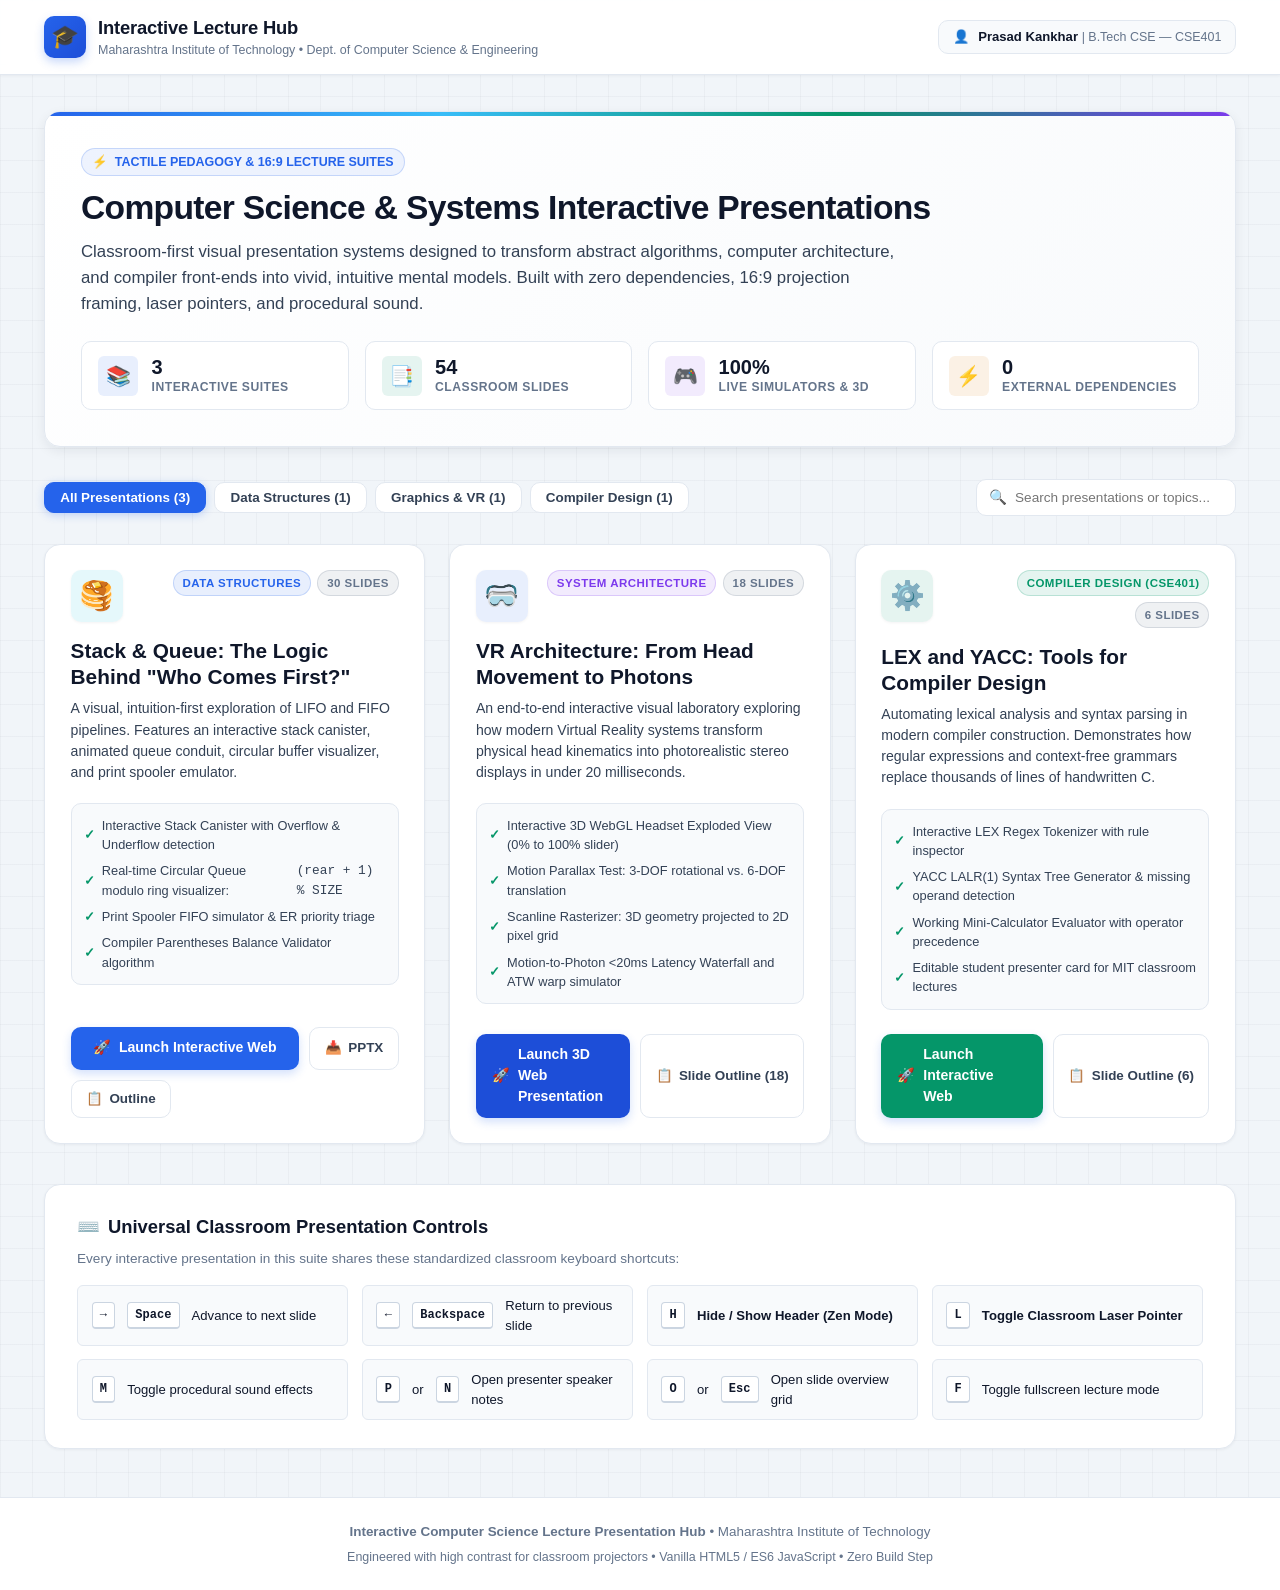
==== commit c00918b0: "Create central index hub (index.html) to access every PPT and presentation suite" ====
--- a/index.html
+++ b/index.html
@@ -2,172 +2,417 @@
 <html lang="en">
 <head>
   <meta charset="UTF-8">
-  <meta name="viewport" content="width=device-width, initial-scale=1.0, maximum-scale=5.0">
-  <title>Stack & Queue: The Logic Behind "Who Comes First?"</title>
-  <link rel="stylesheet" href="css/styles.css">
-  <link rel="icon" href="data:image/svg+xml,<svg xmlns='http://www.w3.org/2000/svg' viewBox='0 0 100 100'><text y='.9em' font-size='90'>🥞</text></svg>">
+  <meta name="viewport" content="width=device-width, initial-scale=1.0">
+  <title>CS & Engineering Interactive Presentation Hub</title>
+  <meta name="description" content="Central Hub for Interactive Classroom Presentations, WebGL Laboratories, and Teaching Suites in Computer Science and Engineering.">
+  <link rel="stylesheet" href="css/hub.css">
+  <link rel="icon" href="data:image/svg+xml,<svg xmlns='http://www.w3.org/2000/svg' viewBox='0 0 100 100'><text y='.9em' font-size='90'>🎓</text></svg>">
 </head>
-<body class="theme-cyber-indigo">
-
-  <!-- Accessible Skip Link -->
-  <a href="#slide-stage" class="skip-link">Skip to presentation content</a>
-
-  <!-- Ambient glowing backdrop -->
-  <div class="ambient-glow glow-left" aria-hidden="true"></div>
-  <div class="ambient-glow glow-right" aria-hidden="true"></div>
-
-  <!-- Discreet Floating Trigger Pill to Restore Header when Hidden -->
-  <button class="header-reveal-pill" id="header-reveal-btn" onclick="app.toggleHeader()" title="Show Header Controls (H)" aria-label="Show Header Controls">
-    <span>⌄ Show Header (H)</span>
-  </button>
-
-  <!-- App Header -->
-  <header class="app-header">
-    <div class="header-left">
-      <div class="logo-badge">
-        <span style="font-size: 1.25rem;" aria-hidden="true">🥞</span>
-        <span>DSA Interactive</span>
-      </div>
-      <div class="section-pill" id="current-section-pill">Introduction</div>
-    </div>
-
-    <div class="header-controls">
-      <!-- Theme Switcher Dropdown -->
-      <div class="theme-selector-dropdown">
-        <button class="icon-btn" onclick="app.toggleThemeMenu()" title="Switch Color Theme" aria-label="Change Color Theme">
-          <span>🎨</span>
-          <span class="btn-label-text">Theme</span>
-        </button>
-        <div class="theme-menu" id="theme-menu" role="menu">
-          <button class="theme-option-btn" onclick="app.setTheme('theme-cyber-indigo')">
-            <span class="theme-dot" style="background: #06b6d4;"></span>
-            <span>Cyber Indigo (Dark)</span>
+<body>
+
+  <!-- Hub Header -->
+  <header class="hub-header">
+    <div class="hub-header-container">
+      <div class="hub-brand">
+        <div class="hub-logo-icon" aria-hidden="true">🎓</div>
+        <div>
+          <h1 class="hub-brand-title">Interactive Lecture Hub</h1>
+          <div class="hub-brand-subtitle">Maharashtra Institute of Technology • Dept. of Computer Science & Engineering</div>
+        </div>
+      </div>
+
+      <div class="hub-presenter-badge">
+        <span>👤</span>
+        <div>
+          <strong style="color: var(--text-primary);">Prasad Kankhar</strong>
+          <span style="color: var(--text-muted); font-size: 0.78rem;"> | B.Tech CSE — CSE401</span>
+        </div>
+      </div>
+    </div>
+  </header>
+
+  <!-- Hub Main Content -->
+  <main class="hub-main">
+    
+    <!-- Hero Banner -->
+    <section class="hub-hero">
+      <div class="hero-tag">
+        <span>⚡</span> TACTILE PEDAGOGY & 16:9 LECTURE SUITES
+      </div>
+      <h2 class="hero-title">
+        Computer Science & Systems Interactive Presentations
+      </h2>
+      <p class="hero-lead">
+        Classroom-first visual presentation systems designed to transform abstract algorithms, computer architecture, and compiler front-ends into vivid, intuitive mental models. Built with zero dependencies, 16:9 projection framing, laser pointers, and procedural sound.
+      </p>
+
+      <!-- Stats Grid -->
+      <div class="hub-stats-row">
+        <div class="hub-stat-item">
+          <div class="hub-stat-icon" style="background: rgba(37, 99, 235, 0.1); color: var(--accent-blue);">📚</div>
+          <div>
+            <div class="hub-stat-val">3</div>
+            <div class="hub-stat-lbl">Interactive Suites</div>
+          </div>
+        </div>
+
+        <div class="hub-stat-item">
+          <div class="hub-stat-icon" style="background: rgba(5, 150, 105, 0.1); color: var(--accent-green);">📑</div>
+          <div>
+            <div class="hub-stat-val">54</div>
+            <div class="hub-stat-lbl">Classroom Slides</div>
+          </div>
+        </div>
+
+        <div class="hub-stat-item">
+          <div class="hub-stat-icon" style="background: rgba(124, 58, 237, 0.1); color: var(--accent-purple);">🎮</div>
+          <div>
+            <div class="hub-stat-val">100%</div>
+            <div class="hub-stat-lbl">Live Simulators & 3D</div>
+          </div>
+        </div>
+
+        <div class="hub-stat-item">
+          <div class="hub-stat-icon" style="background: rgba(217, 119, 6, 0.1); color: var(--accent-amber);">⚡</div>
+          <div>
+            <div class="hub-stat-val">0</div>
+            <div class="hub-stat-lbl">External Dependencies</div>
+          </div>
+        </div>
+      </div>
+    </section>
+
+    <!-- Toolbar: Category Filters & Search -->
+    <div class="hub-toolbar">
+      <div class="hub-filter-tabs">
+        <button class="hub-tab-btn active" onclick="filterCategory('all', this)">All Presentations (3)</button>
+        <button class="hub-tab-btn" onclick="filterCategory('ds', this)">Data Structures (1)</button>
+        <button class="hub-tab-btn" onclick="filterCategory('systems', this)">Graphics & VR (1)</button>
+        <button class="hub-tab-btn" onclick="filterCategory('compiler', this)">Compiler Design (1)</button>
+      </div>
+
+      <div class="hub-search-box">
+        <span style="font-size: 0.9rem;" aria-hidden="true">🔍</span>
+        <input type="text" id="hub-search-input" class="hub-search-input" placeholder="Search presentations or topics..." oninput="searchPresentations(this.value)">
+      </div>
+    </div>
+
+    <!-- Presentation Cards Grid -->
+    <div class="hub-cards-grid" id="presentation-grid">
+
+      <!-- Card 1: Stack & Queue -->
+      <article class="ppt-card" data-category="ds" data-keywords="stack queue lifo fifo data structures algorithms circular buffer spooler recursion call stack">
+        <div>
+          <div class="ppt-card-header">
+            <div class="ppt-card-icon" style="background: rgba(6, 182, 212, 0.1); color: #0891B2;">🥞</div>
+            <div class="ppt-badge-row">
+              <span class="ppt-pill ppt-pill-blue">Data Structures</span>
+              <span class="ppt-pill ppt-pill-slate">30 Slides</span>
+            </div>
+          </div>
+
+          <h3 class="ppt-card-title">Stack & Queue: The Logic Behind "Who Comes First?"</h3>
+          <p class="ppt-card-desc">
+            A visual, intuition-first exploration of LIFO and FIFO pipelines. Features an interactive stack canister, animated queue conduit, circular buffer visualizer, and print spooler emulator.
+          </p>
+
+          <ul class="ppt-features-list">
+            <li>Interactive Stack Canister with Overflow & Underflow detection</li>
+            <li>Real-time Circular Queue modulo ring visualizer: <code>(rear + 1) % SIZE</code></li>
+            <li>Print Spooler FIFO simulator & ER priority triage</li>
+            <li>Compiler Parentheses Balance Validator algorithm</li>
+          </ul>
+        </div>
+
+        <div class="ppt-actions">
+          <a href="stack-queue.html" class="btn-launch" title="Launch Stack & Queue Presentation">
+            <span>🚀</span> Launch Interactive Web
+          </a>
+          <a href="stack-queue.pptx" download class="btn-secondary" title="Download PowerPoint Deck (.pptx)">
+            <span>📥</span> PPTX
+          </a>
+          <button class="btn-secondary" onclick="openOutline('stack-queue')" title="View Slide Outline">
+            <span>📋</span> Outline
           </button>
-          <button class="theme-option-btn" onclick="app.setTheme('theme-academic-light')">
-            <span class="theme-dot" style="background: #0284c7;"></span>
-            <span>Academic Light (Lecture)</span>
+        </div>
+      </article>
+
+      <!-- Card 2: VR Architecture -->
+      <article class="ppt-card" data-category="systems" data-keywords="vr virtual reality architecture head tracking 3d webgl rendering latency buffer atw foveated optics ipd">
+        <div>
+          <div class="ppt-card-header">
+            <div class="ppt-card-icon" style="background: rgba(37, 99, 235, 0.1); color: #2563EB;">🥽</div>
+            <div class="ppt-badge-row">
+              <span class="ppt-pill ppt-pill-purple">System Architecture</span>
+              <span class="ppt-pill ppt-pill-slate">18 Slides</span>
+            </div>
+          </div>
+
+          <h3 class="ppt-card-title">VR Architecture: From Head Movement to Photons</h3>
+          <p class="ppt-card-desc">
+            An end-to-end interactive visual laboratory exploring how modern Virtual Reality systems transform physical head kinematics into photorealistic stereo displays in under 20 milliseconds.
+          </p>
+
+          <ul class="ppt-features-list">
+            <li>Interactive 3D WebGL Headset Exploded View (0% to 100% slider)</li>
+            <li>Motion Parallax Test: 3-DOF rotational vs. 6-DOF translation</li>
+            <li>Scanline Rasterizer: 3D geometry projected to 2D pixel grid</li>
+            <li>Motion-to-Photon &lt;20ms Latency Waterfall and ATW warp simulator</li>
+          </ul>
+        </div>
+
+        <div class="ppt-actions">
+          <a href="vr.html" class="btn-launch" style="background: #1D4ED8;" title="Launch VR Architecture Presentation">
+            <span>🚀</span> Launch 3D Web Presentation
+          </a>
+          <button class="btn-secondary" onclick="openOutline('vr')" title="View Slide Outline">
+            <span>📋</span> Slide Outline (18)
           </button>
-          <button class="theme-option-btn" onclick="app.setTheme('theme-sunset-glow')">
-            <span class="theme-dot" style="background: #f97316;"></span>
-            <span>Sunset Glow (Warm)</span>
+        </div>
+      </article>
+
+      <!-- Card 3: LEX & YACC -->
+      <article class="ppt-card" data-category="compiler" data-keywords="lex yacc compiler design cse401 lexical analysis syntax parsing dfa lalr bnf token ast calculator mit">
+        <div>
+          <div class="ppt-card-header">
+            <div class="ppt-card-icon" style="background: rgba(5, 150, 105, 0.1); color: #059669;">⚙️</div>
+            <div class="ppt-badge-row">
+              <span class="ppt-pill ppt-pill-emerald">Compiler Design (CSE401)</span>
+              <span class="ppt-pill ppt-pill-slate">6 Slides</span>
+            </div>
+          </div>
+
+          <h3 class="ppt-card-title">LEX and YACC: Tools for Compiler Design</h3>
+          <p class="ppt-card-desc">
+            Automating lexical analysis and syntax parsing in modern compiler construction. Demonstrates how regular expressions and context-free grammars replace thousands of lines of handwritten C.
+          </p>
+
+          <ul class="ppt-features-list">
+            <li>Interactive LEX Regex Tokenizer with rule inspector</li>
+            <li>YACC LALR(1) Syntax Tree Generator & missing operand detection</li>
+            <li>Working Mini-Calculator Evaluator with operator precedence</li>
+            <li>Editable student presenter card for MIT classroom lectures</li>
+          </ul>
+        </div>
+
+        <div class="ppt-actions">
+          <a href="lex-yacc.html" class="btn-launch" style="background: #059669;" title="Launch LEX & YACC Presentation">
+            <span>🚀</span> Launch Interactive Web
+          </a>
+          <button class="btn-secondary" onclick="openOutline('lex-yacc')" title="View Slide Outline">
+            <span>📋</span> Slide Outline (6)
           </button>
-          <button class="theme-option-btn" onclick="app.setTheme('theme-matrix-neon')">
-            <span class="theme-dot" style="background: #22c55e;"></span>
-            <span>Matrix Neon (Laser)</span>
-          </button>
-        </div>
-      </div>
-
-      <!-- Classroom Laser Pointer -->
-      <button class="icon-btn" id="laser-toggle-btn" onclick="app.toggleLaserPointer()" title="Toggle Laser Pointer (L)" aria-label="Toggle Laser Pointer">
-        <span>🔴</span>
-        <span class="btn-label-text">Laser</span>
-      </button>
-
-      <!-- Audio Mute/Unmute -->
-      <button class="icon-btn active" id="sound-toggle-btn" onclick="app.toggleAudio()" title="Toggle Sound FX (M)" aria-label="Toggle Sound Effects">
-        <span>🔊</span>
-        <span class="btn-label-text">Sound</span>
-      </button>
-
-      <!-- Speaker Notes -->
-      <button class="icon-btn" onclick="app.toggleNotes()" title="Speaker Notes (P)" aria-label="Open Speaker Notes">
-        <span>📝</span>
-        <span class="btn-label-text">Notes</span>
-      </button>
-
-      <!-- Slide Grid Overview -->
-      <button class="icon-btn" onclick="app.toggleOverview()" title="Slide Grid (O or Esc)" aria-label="Open Slide Overview">
-        <span>📑</span>
-        <span class="btn-label-text">Overview</span>
-      </button>
-
-      <!-- Fullscreen -->
-      <button class="icon-btn" onclick="app.toggleFullscreen()" title="Fullscreen (F)" aria-label="Toggle Fullscreen">
-        <span>⛶</span>
-        <span class="btn-label-text">Full</span>
-      </button>
-
-      <!-- Hide Header Toggle -->
-      <button class="icon-btn" onclick="app.toggleHeader()" title="Hide All Header Controls (H)" aria-label="Hide All Header Controls">
-        <span>▲</span>
-        <span class="btn-label-text">Hide Header</span>
-      </button>
-    </div>
-  </header>
-
-  <!-- Presentation Viewport -->
-  <main class="presentation-container">
-    <div class="slide-stage" id="slide-stage" tabindex="-1">
-      <!-- Active slide dynamically injected by app.js -->
-    </div>
+        </div>
+      </article>
+
+    </div>
+
+    <!-- Classroom Shortcuts Cheatsheet -->
+    <section class="hub-cheatsheet">
+      <h3 class="cheatsheet-title">
+        <span>⌨️</span> Universal Classroom Presentation Controls
+      </h3>
+      <p style="font-size: 0.85rem; color: var(--text-muted);">
+        Every interactive presentation in this suite shares these standardized classroom keyboard shortcuts:
+      </p>
+
+      <div class="cheatsheet-grid">
+        <div class="cheatsheet-item">
+          <kbd>→</kbd> <kbd>Space</kbd>
+          <span>Advance to next slide</span>
+        </div>
+        <div class="cheatsheet-item">
+          <kbd>←</kbd> <kbd>Backspace</kbd>
+          <span>Return to previous slide</span>
+        </div>
+        <div class="cheatsheet-item">
+          <kbd>H</kbd>
+          <span><strong>Hide / Show Header (Zen Mode)</strong></span>
+        </div>
+        <div class="cheatsheet-item">
+          <kbd>L</kbd>
+          <span><strong>Toggle Classroom Laser Pointer</strong></span>
+        </div>
+        <div class="cheatsheet-item">
+          <kbd>M</kbd>
+          <span>Toggle procedural sound effects</span>
+        </div>
+        <div class="cheatsheet-item">
+          <kbd>P</kbd> or <kbd>N</kbd>
+          <span>Open presenter speaker notes</span>
+        </div>
+        <div class="cheatsheet-item">
+          <kbd>O</kbd> or <kbd>Esc</kbd>
+          <span>Open slide overview grid</span>
+        </div>
+        <div class="cheatsheet-item">
+          <kbd>F</kbd>
+          <span>Toggle fullscreen lecture mode</span>
+        </div>
+      </div>
+    </section>
+
   </main>
 
-  <!-- Navigation Footer -->
-  <footer class="app-footer">
-    <!-- Smooth linear progress bar -->
-    <div class="progress-container">
-      <div class="progress-bar" id="progress-bar"></div>
-    </div>
-
-    <div class="slide-counter tabular-nums" id="slide-counter">
-      SLIDE <b>01</b> / 30
-    </div>
-
-    <!-- Toggle Header Visibility from Footer -->
-    <button class="icon-btn" id="footer-header-toggle-btn" onclick="app.toggleHeader()" title="Toggle Header Controls (H)" aria-label="Toggle Header Controls" style="font-size: 0.76rem; padding: 0.3rem 0.6rem;">
-      <span>👁️</span>
-      <span class="btn-label-text">Header (H)</span>
-    </button>
-
-    <div class="nav-buttons">
-      <button class="nav-btn" id="prev-btn" onclick="app.prevSlide()" title="Previous Slide (Left Arrow / Backspace)" aria-label="Previous Slide">
-        ←
-      </button>
-      <button class="nav-btn" id="next-btn" onclick="app.nextSlide()" title="Next Slide (Right Arrow / Spacebar)" aria-label="Next Slide">
-        →
-      </button>
+  <!-- Slide Outline Modal -->
+  <div class="hub-modal-overlay" id="outline-modal" onclick="if(event.target === this) closeOutline()">
+    <div class="hub-modal">
+      <div class="hub-modal-header">
+        <div style="font-size: 1.15rem; font-weight: 800; color: var(--text-primary); display: flex; align-items: center; gap: 0.5rem;" id="modal-title">
+          <span>📋</span> Slide Outline
+        </div>
+        <button class="btn-secondary" onclick="closeOutline()" style="padding: 0.3rem 0.6rem; font-size: 0.8rem;">✕ Close</button>
+      </div>
+      <div class="hub-modal-body">
+        <ul class="hub-modal-list" id="modal-list">
+          <!-- Populated by JavaScript -->
+        </ul>
+      </div>
+    </div>
+  </div>
+
+  <!-- Hub Footer -->
+  <footer class="hub-footer">
+    <div>
+      <strong>Interactive Computer Science Lecture Presentation Hub</strong> • Maharashtra Institute of Technology
+    </div>
+    <div style="margin-top: 0.35rem; font-size: 0.78rem;">
+      Engineered with high contrast for classroom projectors • Vanilla HTML5 / ES6 JavaScript • Zero Build Step
     </div>
   </footer>
 
-  <!-- Slide Overview Grid Modal -->
-  <div class="modal-overlay" id="overview-modal" onclick="if(event.target === this) app.closeModals()" role="dialog" aria-modal="true" aria-label="All 30 Slides Overview">
-    <div class="modal-content">
-      <div class="modal-header">
-        <div style="font-size: 1.25rem; font-weight: 800; color: var(--text-primary); display: flex; align-items: center; gap: 0.5rem;">
-          <span aria-hidden="true">📑</span>
-          <span>All 30 Slides Overview</span>
-        </div>
-        <button class="icon-btn" onclick="app.closeModals()" aria-label="Close overview">✕ Close</button>
-      </div>
-      <div class="modal-body">
-        <div class="overview-grid" id="overview-grid">
-          <!-- Populated by app.js -->
-        </div>
-      </div>
-    </div>
-  </div>
-
-  <!-- Speaker Notes Modal -->
-  <div class="modal-overlay" id="notes-modal" onclick="if(event.target === this) app.closeModals()" role="dialog" aria-modal="true" aria-label="Presenter Notes">
-    <div class="modal-content" style="max-width: 600px;">
-      <div class="modal-header">
-        <div style="font-size: 1.2rem; font-weight: 800; color: var(--text-primary); display: flex; align-items: center; gap: 0.5rem;">
-          <span aria-hidden="true">📝</span>
-          <span>Speaker & Presenter Notes</span>
-        </div>
-        <button class="icon-btn" onclick="app.closeModals()" aria-label="Close notes">✕ Close</button>
-      </div>
-      <div class="modal-body" id="notes-body">
-        <!-- Injected dynamically -->
-      </div>
-    </div>
-  </div>
-
-  <!-- Scripts -->
-  <script src="js/audio.js"></script>
-  <script src="js/slides.js"></script>
-  <script src="js/app.js"></script>
-
+  <!-- Script for Filtering, Searching, and Outlines -->
+  <script>
+    const outlinesData = {
+      'stack-queue': {
+        title: '🥞 Stack & Queue (30 Slides)',
+        file: 'stack-queue.html',
+        slides: [
+          { num: '01', name: 'Introduction: The Logic Behind "Who Comes First?"' },
+          { num: '02', name: 'Part 1: The Stack — Last-In, First-Out (LIFO)' },
+          { num: '03', name: 'Real-World Stack Analogies (Cafeteria Trays & Browser History)' },
+          { num: '04', name: 'Core Stack Operations (PUSH, POP, PEEK/TOP)' },
+          { num: '05', name: 'Interactive Stack Canister Simulator' },
+          { num: '06', name: 'Stack Underflow & Overflow Protection' },
+          { num: '07', name: 'Array Implementation of Stack' },
+          { num: '08', name: 'Stack Application 1: Function Call Stack & Recursion' },
+          { num: '09', name: 'Stack Application 2: Parentheses Balancing Algorithm' },
+          { num: '10', name: 'Stack Application 3: Infix to Postfix Conversion' },
+          { num: '11', name: 'Part 2: The Queue — First-In, First-Out (FIFO)' },
+          { num: '12', name: 'Real-World Queue Analogies (Ticket Counters & Supermarkets)' },
+          { num: '13', name: 'Core Queue Operations (ENQUEUE, DEQUEUE, FRONT/REAR)' },
+          { num: '14', name: 'Interactive Queue Conduit Simulator' },
+          { num: '15', name: 'Linear Queue Problem: False Overflow' },
+          { num: '16', name: 'The Solution: Circular Queue (Modulo Arithmetic)' },
+          { num: '17', name: 'Interactive Circular Queue Ring Buffer' },
+          { num: '18', name: 'Queue Application 1: CPU Task Scheduling' },
+          { num: '19', name: 'Queue Application 2: Printer Spooler Simulator' },
+          { num: '20', name: 'Queue Application 3: Breadth-First Search (BFS)' },
+          { num: '21', name: 'Double-Ended Queue (Deque)' },
+          { num: '22', name: 'Priority Queue & ER Triage Simulator' },
+          { num: '23', name: 'Monotonic Stack & Next Greater Element' },
+          { num: '24', name: 'Implementing a Queue using Two Stacks' },
+          { num: '25', name: 'Time & Space Complexity Summary Matrix' },
+          { num: '26', name: 'Memory Layout: Dynamic Arrays vs. Linked Nodes' },
+          { num: '27', name: 'Common Student Misconceptions & Pitfalls' },
+          { num: '28', name: 'Interactive Debugger: Trace Code Operations' },
+          { num: '29', name: 'Classroom Challenge: Which Data Structure Fits?' },
+          { num: '30', name: 'Conclusion & Pedagogical Takeaways' }
+        ]
+      },
+      'vr': {
+        title: '🥽 VR Architecture: From Head Movement to Photons (18 Slides)',
+        file: 'vr.html',
+        slides: [
+          { num: '01', name: 'Inside a VR System: Interactive 3D Room & Headset' },
+          { num: '02', name: 'What Happens When You Move Your Head? (6-Stage Pipeline)' },
+          { num: '03', name: 'VR System Architecture: 5 Core Layers' },
+          { num: '04', name: 'VR Hardware Layer: Exploded 3D Assembly Explorer' },
+          { num: '05', name: 'Head-Coupled Displays: 3-DOF vs. 6-DOF Motion Parallax' },
+          { num: '06', name: 'Tracking Systems: Inside-Out SLAM vs. Outside-In Lighthouse' },
+          { num: '07', name: 'Interactive 3D to 2D Scanline Rasterizer Simulator' },
+          { num: '08', name: 'Stereo Rendering: Left/Right Binocular Parallax & IPD' },
+          { num: '09', name: 'Game Engine & Hardware: 11.1ms CPU/GPU Budget' },
+          { num: '10', name: 'Client-Server Distributed VR Architecture' },
+          { num: '11', name: 'Multiplayer VR Synchronization & Dead Reckoning' },
+          { num: '12', name: 'Cluster Rendering: Multi-GPU Master/Worker Nodes' },
+          { num: '13', name: 'Cluster Rendering Example: 3-Screen CAVE Simulator' },
+          { num: '14', name: 'Latency Budget: Motion-to-Photon (<20ms Waterfall)' },
+          { num: '15', name: 'Asynchronous TimeWarp (ATW) & SpaceWarp (ASW)' },
+          { num: '16', name: 'Foveated Rendering & Eye Gaze Detail Optimization' },
+          { num: '17', name: 'System Performance Bottlenecks & Triage Matrix' },
+          { num: '18', name: 'Conclusion & The Grand VR Mental Model' }
+        ]
+      },
+      'lex-yacc': {
+        title: '⚙️ LEX and YACC: Tools for Compiler Design (6 Slides)',
+        file: 'lex-yacc.html',
+        slides: [
+          { num: '01', name: 'Title & Credentials: Tools for Compiler Design' },
+          { num: '02', name: 'Introduction: The Compiler Front-End Pipeline' },
+          { num: '03', name: 'LEX: Lexical Analyzer Generator & Regex Matcher' },
+          { num: '04', name: 'YACC: Syntax Parser & Parse Tree Generator' },
+          { num: '05', name: 'Real-World Applications: Mini-Calculator Evaluator' },
+          { num: '06', name: 'Conclusion: Architectural Summary & Thank You' }
+        ]
+      }
+    };
+
+    function filterCategory(cat, btn) {
+      document.querySelectorAll('.hub-tab-btn').forEach(b => b.classList.remove('active'));
+      btn.classList.add('active');
+
+      const cards = document.querySelectorAll('.ppt-card');
+      cards.forEach(card => {
+        if (cat === 'all' || card.dataset.category === cat) {
+          card.style.display = 'flex';
+        } else {
+          card.style.display = 'none';
+        }
+      });
+    }
+
+    function searchPresentations(query) {
+      const q = query.toLowerCase().trim();
+      const cards = document.querySelectorAll('.ppt-card');
+      cards.forEach(card => {
+        const text = (card.innerText + ' ' + (card.dataset.keywords || '')).toLowerCase();
+        if (!q || text.includes(q)) {
+          card.style.display = 'flex';
+        } else {
+          card.style.display = 'none';
+        }
+      });
+    }
+
+    function openOutline(key) {
+      const data = outlinesData[key];
+      if (!data) return;
+
+      document.getElementById('modal-title').innerHTML = `<span>📋</span> ${data.title}`;
+      const list = document.getElementById('modal-list');
+      list.innerHTML = data.slides.map(s => `
+        <li class="hub-modal-item">
+          <div>
+            <strong style="color: var(--accent-blue); margin-right: 0.5rem;">Slide ${s.num}:</strong>
+            <span>${s.name}</span>
+          </div>
+          <a href="${data.file}#slide-${parseInt(s.num, 10)}" class="btn-secondary" style="font-size: 0.76rem; padding: 0.25rem 0.55rem; text-decoration: none;">
+            Jump →
+          </a>
+        </li>
+      `).join('');
+
+      document.getElementById('outline-modal').classList.add('active');
+    }
+
+    function closeOutline() {
+      document.getElementById('outline-modal').classList.remove('active');
+    }
+
+    window.addEventListener('keydown', (e) => {
+      if (e.key === 'Escape') closeOutline();
+    });
+  </script>
 </body>
 </html>
--- a/css/hub.css
+++ b/css/hub.css
@@ -0,0 +1,616 @@
+/* ==========================================================================
+   INTERACTIVE LECTURE HUB - MAIN INDEX STYLESHEET
+   Theme: Academic Light & Professional Engineering
+   Palette: Slate #F1F5F9 | White #FFFFFF | Navy #0F172A | Cobalt #2563EB | Emerald #059669
+   ========================================================================== */
+
+:root {
+  --bg-main: #F1F5F9;
+  --bg-surface: #FFFFFF;
+  --bg-card: #FFFFFF;
+  --bg-card-hover: #F8FAFC;
+  --border-subtle: #E2E8F0;
+  --border-accent: #2563EB;
+  
+  --text-primary: #0F172A;
+  --text-secondary: #334155;
+  --text-muted: #64748B;
+  
+  --accent-blue: #2563EB;
+  --accent-blue-hover: #1D4ED8;
+  --accent-green: #059669;
+  --accent-green-hover: #047857;
+  --accent-amber: #D97706;
+  --accent-purple: #7C3AED;
+  
+  --font-main: -apple-system, BlinkMacSystemFont, "Segoe UI", Roboto, "Helvetica Neue", Arial, sans-serif;
+  --font-mono: "Fira Code", "SF Mono", Monaco, Consolas, monospace;
+  
+  --radius-sm: 6px;
+  --radius-md: 10px;
+  --radius-lg: 16px;
+  --shadow-sm: 0 1px 3px rgba(15, 23, 42, 0.05);
+  --shadow-md: 0 4px 12px rgba(15, 23, 42, 0.07);
+  --shadow-lg: 0 10px 25px rgba(15, 23, 42, 0.09);
+}
+
+* {
+  box-sizing: border-box;
+  margin: 0;
+  padding: 0;
+}
+
+body {
+  background-color: var(--bg-main);
+  color: var(--text-primary);
+  font-family: var(--font-main);
+  line-height: 1.5;
+  min-height: 100vh;
+  display: flex;
+  flex-direction: column;
+  -webkit-font-smoothing: antialiased;
+  background-image: 
+    linear-gradient(to right, rgba(15, 23, 42, 0.03) 1px, transparent 1px),
+    linear-gradient(to bottom, rgba(15, 23, 42, 0.03) 1px, transparent 1px);
+  background-size: 32px 32px;
+}
+
+/* Hub Header */
+.hub-header {
+  background: rgba(255, 255, 255, 0.95);
+  backdrop-filter: blur(12px);
+  border-bottom: 1px solid var(--border-subtle);
+  position: sticky;
+  top: 0;
+  z-index: 50;
+  box-shadow: var(--shadow-sm);
+}
+
+.hub-header-container {
+  max-width: 1240px;
+  margin: 0 auto;
+  padding: 0.85rem 1.5rem;
+  display: flex;
+  align-items: center;
+  justify-content: space-between;
+  gap: 1rem;
+}
+
+.hub-brand {
+  display: flex;
+  align-items: center;
+  gap: 0.75rem;
+}
+
+.hub-logo-icon {
+  width: 42px;
+  height: 42px;
+  border-radius: var(--radius-md);
+  background: linear-gradient(135deg, #2563EB, #1D4ED8);
+  color: #FFFFFF;
+  display: flex;
+  align-items: center;
+  justify-content: center;
+  font-size: 1.4rem;
+  box-shadow: 0 4px 10px rgba(37, 99, 235, 0.25);
+}
+
+.hub-brand-title {
+  font-size: 1.15rem;
+  font-weight: 800;
+  color: var(--text-primary);
+  letter-spacing: -0.01em;
+}
+
+.hub-brand-subtitle {
+  font-size: 0.78rem;
+  color: var(--text-muted);
+  font-weight: 500;
+}
+
+.hub-presenter-badge {
+  display: flex;
+  align-items: center;
+  gap: 0.6rem;
+  background: #F8FAFC;
+  border: 1px solid var(--border-subtle);
+  padding: 0.4rem 0.85rem;
+  border-radius: var(--radius-md);
+  font-size: 0.82rem;
+}
+
+/* Hub Main Container */
+.hub-main {
+  max-width: 1240px;
+  margin: 0 auto;
+  padding: 2.25rem 1.5rem 3rem 1.5rem;
+  flex: 1;
+  width: 100%;
+}
+
+/* Hero Banner */
+.hub-hero {
+  background: linear-gradient(135deg, #FFFFFF, #F8FAFC);
+  border: 1px solid var(--border-subtle);
+  border-radius: var(--radius-lg);
+  padding: 2.25rem;
+  margin-bottom: 2rem;
+  box-shadow: var(--shadow-md);
+  position: relative;
+  overflow: hidden;
+}
+
+.hub-hero::before {
+  content: "";
+  position: absolute;
+  top: 0;
+  left: 0;
+  right: 0;
+  height: 4px;
+  background: linear-gradient(90deg, var(--accent-blue), #38BDF8, var(--accent-green), var(--accent-purple));
+}
+
+.hero-tag {
+  display: inline-flex;
+  align-items: center;
+  gap: 0.4rem;
+  background: rgba(37, 99, 235, 0.08);
+  color: var(--accent-blue);
+  padding: 0.25rem 0.65rem;
+  border-radius: 999px;
+  font-size: 0.78rem;
+  font-weight: 700;
+  margin-bottom: 0.75rem;
+  border: 1px solid rgba(37, 99, 235, 0.2);
+}
+
+.hero-title {
+  font-size: 2.1rem;
+  font-weight: 800;
+  color: var(--text-primary);
+  line-height: 1.2;
+  margin-bottom: 0.65rem;
+  letter-spacing: -0.02em;
+}
+
+.hero-lead {
+  font-size: 1.05rem;
+  color: var(--text-secondary);
+  max-width: 820px;
+  line-height: 1.55;
+  margin-bottom: 1.5rem;
+}
+
+/* Stat Counters */
+.hub-stats-row {
+  display: grid;
+  grid-template-columns: repeat(auto-fit, minmax(200px, 1fr));
+  gap: 1rem;
+}
+
+.hub-stat-item {
+  background: #FFFFFF;
+  border: 1px solid var(--border-subtle);
+  border-radius: var(--radius-md);
+  padding: 0.85rem 1rem;
+  display: flex;
+  align-items: center;
+  gap: 0.85rem;
+}
+
+.hub-stat-icon {
+  width: 40px;
+  height: 40px;
+  border-radius: var(--radius-sm);
+  display: flex;
+  align-items: center;
+  justify-content: center;
+  font-size: 1.25rem;
+}
+
+.hub-stat-val {
+  font-size: 1.25rem;
+  font-weight: 800;
+  color: var(--text-primary);
+  line-height: 1.1;
+}
+
+.hub-stat-lbl {
+  font-size: 0.76rem;
+  color: var(--text-muted);
+  font-weight: 600;
+  text-transform: uppercase;
+  letter-spacing: 0.04em;
+}
+
+/* Filter / Search Bar */
+.hub-toolbar {
+  display: flex;
+  align-items: center;
+  justify-content: space-between;
+  flex-wrap: wrap;
+  gap: 1rem;
+  margin-bottom: 1.75rem;
+}
+
+.hub-filter-tabs {
+  display: flex;
+  gap: 0.5rem;
+  flex-wrap: wrap;
+}
+
+.hub-tab-btn {
+  background: #FFFFFF;
+  border: 1px solid var(--border-subtle);
+  color: var(--text-secondary);
+  padding: 0.45rem 0.95rem;
+  border-radius: var(--radius-md);
+  font-size: 0.84rem;
+  font-weight: 600;
+  cursor: pointer;
+  transition: all 0.2s ease;
+}
+
+.hub-tab-btn:hover {
+  border-color: var(--accent-blue);
+  color: var(--accent-blue);
+}
+
+.hub-tab-btn.active {
+  background: var(--accent-blue);
+  color: #FFFFFF;
+  border-color: var(--accent-blue);
+  box-shadow: 0 2px 8px rgba(37, 99, 235, 0.25);
+}
+
+.hub-search-box {
+  display: flex;
+  align-items: center;
+  gap: 0.5rem;
+  background: #FFFFFF;
+  border: 1px solid var(--border-subtle);
+  border-radius: var(--radius-md);
+  padding: 0.4rem 0.75rem;
+  width: 260px;
+  transition: border-color 0.2s ease;
+}
+
+.hub-search-box:focus-within {
+  border-color: var(--accent-blue);
+  box-shadow: 0 0 0 3px rgba(37, 99, 235, 0.12);
+}
+
+.hub-search-input {
+  border: none;
+  outline: none;
+  font-size: 0.85rem;
+  width: 100%;
+  color: var(--text-primary);
+  background: transparent;
+}
+
+/* PPT Cards Grid */
+.hub-cards-grid {
+  display: grid;
+  grid-template-columns: repeat(auto-fill, minmax(360px, 1fr));
+  gap: 1.5rem;
+  margin-bottom: 2.5rem;
+}
+
+.ppt-card {
+  background: var(--bg-surface);
+  border: 1.5px solid var(--border-subtle);
+  border-radius: var(--radius-lg);
+  padding: 1.6rem;
+  display: flex;
+  flex-direction: column;
+  justify-content: space-between;
+  box-shadow: var(--shadow-sm);
+  transition: all 0.28s cubic-bezier(0.16, 1, 0.3, 1);
+  position: relative;
+  overflow: hidden;
+}
+
+.ppt-card:hover {
+  transform: translateY(-4px);
+  box-shadow: var(--shadow-lg);
+  border-color: rgba(37, 99, 235, 0.4);
+}
+
+.ppt-card-header {
+  display: flex;
+  align-items: flex-start;
+  justify-content: space-between;
+  gap: 0.75rem;
+  margin-bottom: 1rem;
+}
+
+.ppt-card-icon {
+  width: 52px;
+  height: 52px;
+  border-radius: var(--radius-md);
+  display: flex;
+  align-items: center;
+  justify-content: center;
+  font-size: 1.75rem;
+  box-shadow: var(--shadow-sm);
+  flex-shrink: 0;
+}
+
+.ppt-badge-row {
+  display: flex;
+  gap: 0.4rem;
+  flex-wrap: wrap;
+  justify-content: flex-end;
+}
+
+.ppt-pill {
+  font-size: 0.72rem;
+  font-weight: 700;
+  padding: 0.2rem 0.55rem;
+  border-radius: 999px;
+  text-transform: uppercase;
+  letter-spacing: 0.04em;
+}
+
+.ppt-pill-blue {
+  background: rgba(37, 99, 235, 0.1);
+  color: var(--accent-blue);
+  border: 1px solid rgba(37, 99, 235, 0.2);
+}
+
+.ppt-pill-purple {
+  background: rgba(124, 58, 237, 0.1);
+  color: var(--accent-purple);
+  border: 1px solid rgba(124, 58, 237, 0.2);
+}
+
+.ppt-pill-emerald {
+  background: rgba(5, 150, 105, 0.1);
+  color: var(--accent-green);
+  border: 1px solid rgba(5, 150, 105, 0.2);
+}
+
+.ppt-pill-slate {
+  background: rgba(100, 116, 139, 0.1);
+  color: var(--text-muted);
+  border: 1px solid rgba(100, 116, 139, 0.2);
+}
+
+.ppt-card-title {
+  font-size: 1.3rem;
+  font-weight: 800;
+  color: var(--text-primary);
+  line-height: 1.25;
+  margin-bottom: 0.5rem;
+}
+
+.ppt-card-desc {
+  font-size: 0.88rem;
+  color: var(--text-secondary);
+  line-height: 1.5;
+  margin-bottom: 1.25rem;
+}
+
+/* Feature Highlights */
+.ppt-features-list {
+  list-style: none;
+  display: flex;
+  flex-direction: column;
+  gap: 0.45rem;
+  margin-bottom: 1.5rem;
+  padding: 0.75rem;
+  background: #F8FAFC;
+  border-radius: var(--radius-md);
+  border: 1px solid var(--border-subtle);
+  font-size: 0.8rem;
+  color: #334155;
+}
+
+.ppt-features-list li {
+  display: flex;
+  align-items: center;
+  gap: 0.45rem;
+}
+
+.ppt-features-list li::before {
+  content: "✓";
+  color: var(--accent-green);
+  font-weight: 800;
+}
+
+/* Action Buttons */
+.ppt-actions {
+  display: flex;
+  gap: 0.65rem;
+  flex-wrap: wrap;
+}
+
+.btn-launch {
+  flex: 1;
+  display: inline-flex;
+  align-items: center;
+  justify-content: center;
+  gap: 0.5rem;
+  background: var(--accent-blue);
+  color: #FFFFFF;
+  text-decoration: none;
+  padding: 0.65rem 1rem;
+  border-radius: var(--radius-md);
+  font-size: 0.88rem;
+  font-weight: 700;
+  transition: all 0.2s ease;
+  box-shadow: 0 4px 10px rgba(37, 99, 235, 0.2);
+  border: none;
+  cursor: pointer;
+}
+
+.btn-launch:hover {
+  background: var(--accent-blue-hover);
+  transform: translateY(-1px);
+  box-shadow: 0 6px 14px rgba(37, 99, 235, 0.3);
+}
+
+.btn-secondary {
+  display: inline-flex;
+  align-items: center;
+  justify-content: center;
+  gap: 0.4rem;
+  background: #FFFFFF;
+  color: var(--text-secondary);
+  text-decoration: none;
+  padding: 0.65rem 0.9rem;
+  border-radius: var(--radius-md);
+  font-size: 0.84rem;
+  font-weight: 600;
+  border: 1.5px solid var(--border-subtle);
+  transition: all 0.2s ease;
+  cursor: pointer;
+}
+
+.btn-secondary:hover {
+  border-color: var(--text-primary);
+  color: var(--text-primary);
+  background: #F8FAFC;
+}
+
+/* Cheatsheet section */
+.hub-cheatsheet {
+  background: #FFFFFF;
+  border: 1px solid var(--border-subtle);
+  border-radius: var(--radius-lg);
+  padding: 1.75rem 2rem;
+  box-shadow: var(--shadow-sm);
+}
+
+.cheatsheet-title {
+  font-size: 1.15rem;
+  font-weight: 800;
+  color: var(--text-primary);
+  margin-bottom: 0.5rem;
+  display: flex;
+  align-items: center;
+  gap: 0.5rem;
+}
+
+.cheatsheet-grid {
+  display: grid;
+  grid-template-columns: repeat(auto-fit, minmax(240px, 1fr));
+  gap: 0.85rem;
+  margin-top: 1rem;
+}
+
+.cheatsheet-item {
+  display: flex;
+  align-items: center;
+  gap: 0.75rem;
+  padding: 0.6rem 0.85rem;
+  background: #F8FAFC;
+  border: 1px solid var(--border-subtle);
+  border-radius: var(--radius-sm);
+  font-size: 0.82rem;
+}
+
+kbd {
+  display: inline-block;
+  padding: 0.2rem 0.45rem;
+  font-family: var(--font-mono);
+  font-size: 0.75rem;
+  font-weight: 700;
+  color: #0F172A;
+  background: #FFFFFF;
+  border: 1px solid #CBD5E1;
+  border-bottom-width: 2px;
+  border-radius: 4px;
+}
+
+/* Modal for Slide Outline */
+.hub-modal-overlay {
+  position: fixed;
+  inset: 0;
+  background: rgba(15, 23, 42, 0.6);
+  backdrop-filter: blur(4px);
+  z-index: 1000;
+  display: none;
+  align-items: center;
+  justify-content: center;
+  padding: 1.5rem;
+}
+
+.hub-modal-overlay.active {
+  display: flex;
+}
+
+.hub-modal {
+  background: #FFFFFF;
+  border-radius: var(--radius-lg);
+  max-width: 680px;
+  width: 100%;
+  max-height: 85vh;
+  display: flex;
+  flex-direction: column;
+  box-shadow: 0 20px 40px rgba(0, 0, 0, 0.25);
+  border: 1px solid var(--border-subtle);
+  overflow: hidden;
+  animation: modalPop 0.25s cubic-bezier(0.16, 1, 0.3, 1);
+}
+
+@keyframes modalPop {
+  from { opacity: 0; transform: scale(0.95); }
+  to { opacity: 1; transform: scale(1); }
+}
+
+.hub-modal-header {
+  padding: 1.25rem 1.5rem;
+  border-bottom: 1px solid var(--border-subtle);
+  display: flex;
+  align-items: center;
+  justify-content: space-between;
+}
+
+.hub-modal-body {
+  padding: 1.25rem 1.5rem;
+  overflow-y: auto;
+  font-size: 0.88rem;
+}
+
+.hub-modal-list {
+  list-style: none;
+  display: flex;
+  flex-direction: column;
+  gap: 0.5rem;
+}
+
+.hub-modal-item {
+  display: flex;
+  justify-content: space-between;
+  align-items: center;
+  padding: 0.6rem 0.85rem;
+  background: #F8FAFC;
+  border: 1px solid var(--border-subtle);
+  border-radius: var(--radius-sm);
+  transition: all 0.2s ease;
+}
+
+.hub-modal-item:hover {
+  background: #EFF6FF;
+  border-color: #93C5FD;
+}
+
+/* Footer */
+.hub-footer {
+  border-top: 1px solid var(--border-subtle);
+  background: #FFFFFF;
+  padding: 1.5rem;
+  text-align: center;
+  font-size: 0.84rem;
+  color: var(--text-muted);
+  margin-top: auto;
+}
+
+@media (max-width: 768px) {
+  .hero-title { font-size: 1.6rem; }
+  .hub-header-container { flex-direction: column; align-items: flex-start; }
+  .hub-cards-grid { grid-template-columns: 1fr; }
+  .hub-search-box { width: 100%; }
+}
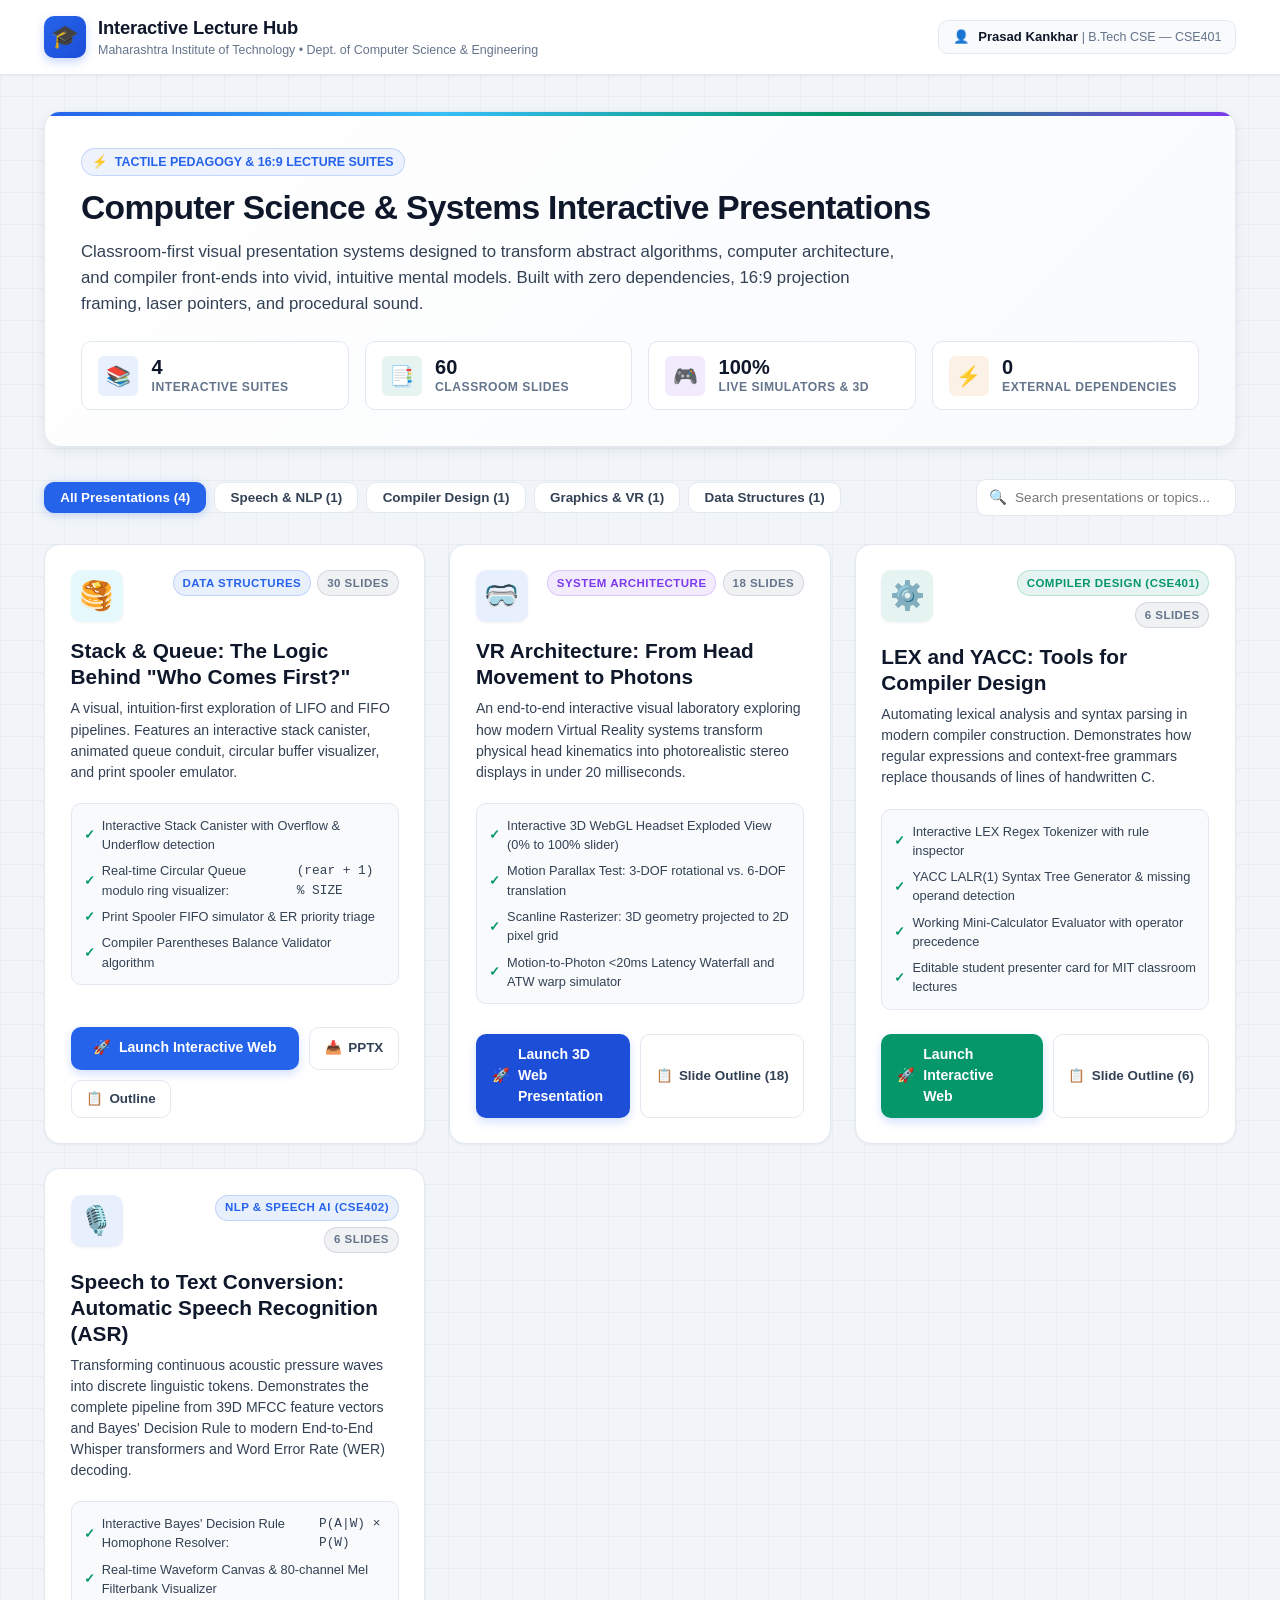
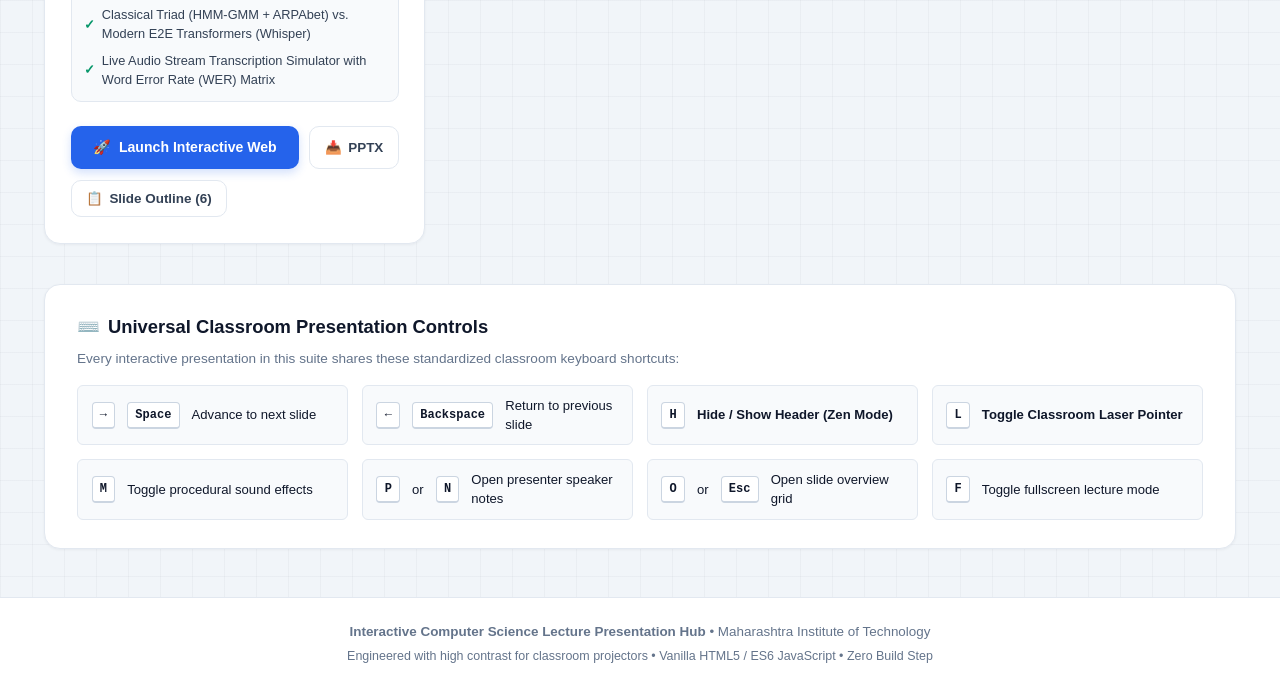
==== commit ff8402ca: "Add Speech to Text Conversion interactive presentation (stt.html & stt.pptx)" ====
--- a/index.html
+++ b/index.html
@@ -51,7 +51,7 @@
         <div class="hub-stat-item">
           <div class="hub-stat-icon" style="background: rgba(37, 99, 235, 0.1); color: var(--accent-blue);">📚</div>
           <div>
-            <div class="hub-stat-val">3</div>
+            <div class="hub-stat-val">4</div>
             <div class="hub-stat-lbl">Interactive Suites</div>
           </div>
         </div>
@@ -59,7 +59,7 @@
         <div class="hub-stat-item">
           <div class="hub-stat-icon" style="background: rgba(5, 150, 105, 0.1); color: var(--accent-green);">📑</div>
           <div>
-            <div class="hub-stat-val">54</div>
+            <div class="hub-stat-val">60</div>
             <div class="hub-stat-lbl">Classroom Slides</div>
           </div>
         </div>
@@ -85,10 +85,11 @@
     <!-- Toolbar: Category Filters & Search -->
     <div class="hub-toolbar">
       <div class="hub-filter-tabs">
-        <button class="hub-tab-btn active" onclick="filterCategory('all', this)">All Presentations (3)</button>
+        <button class="hub-tab-btn active" onclick="filterCategory('all', this)">All Presentations (4)</button>
+        <button class="hub-tab-btn" onclick="filterCategory('nlp', this)">Speech & NLP (1)</button>
+        <button class="hub-tab-btn" onclick="filterCategory('compiler', this)">Compiler Design (1)</button>
+        <button class="hub-tab-btn" onclick="filterCategory('systems', this)">Graphics & VR (1)</button>
         <button class="hub-tab-btn" onclick="filterCategory('ds', this)">Data Structures (1)</button>
-        <button class="hub-tab-btn" onclick="filterCategory('systems', this)">Graphics & VR (1)</button>
-        <button class="hub-tab-btn" onclick="filterCategory('compiler', this)">Compiler Design (1)</button>
       </div>
 
       <div class="hub-search-box">
@@ -200,6 +201,43 @@
             <span>🚀</span> Launch Interactive Web
           </a>
           <button class="btn-secondary" onclick="openOutline('lex-yacc')" title="View Slide Outline">
+            <span>📋</span> Slide Outline (6)
+          </button>
+        </div>
+      </article>
+
+      <!-- Card 4: Speech to Text (ASR) & NLP -->
+      <article class="ppt-card" data-category="nlp" data-keywords="speech to text stt asr nlp audio mfcc mel spectrogram acoustic model language model bayes hmm conformer whisper wer levenshtein decoding mit">
+        <div>
+          <div class="ppt-card-header">
+            <div class="ppt-card-icon" style="background: rgba(37, 99, 235, 0.1); color: #2563EB;">🎙️</div>
+            <div class="ppt-badge-row">
+              <span class="ppt-pill ppt-pill-blue">NLP & Speech AI (CSE402)</span>
+              <span class="ppt-pill ppt-pill-slate">6 Slides</span>
+            </div>
+          </div>
+
+          <h3 class="ppt-card-title">Speech to Text Conversion: Automatic Speech Recognition (ASR)</h3>
+          <p class="ppt-card-desc">
+            Transforming continuous acoustic pressure waves into discrete linguistic tokens. Demonstrates the complete pipeline from 39D MFCC feature vectors and Bayes' Decision Rule to modern End-to-End Whisper transformers and Word Error Rate (WER) decoding.
+          </p>
+
+          <ul class="ppt-features-list">
+            <li>Interactive Bayes' Decision Rule Homophone Resolver: <code>P(A|W) &times; P(W)</code></li>
+            <li>Real-time Waveform Canvas & 80-channel Mel Filterbank Visualizer</li>
+            <li>Classical Triad (HMM-GMM + ARPAbet) vs. Modern E2E Transformers (Whisper)</li>
+            <li>Live Audio Stream Transcription Simulator with Word Error Rate (WER) Matrix</li>
+          </ul>
+        </div>
+
+        <div class="ppt-actions">
+          <a href="stt.html" class="btn-launch" style="background: #2563EB;" title="Launch Speech to Text Presentation">
+            <span>🚀</span> Launch Interactive Web
+          </a>
+          <a href="stt.pptx" download class="btn-secondary" title="Download PowerPoint Deck (.pptx)">
+            <span>📥</span> PPTX
+          </a>
+          <button class="btn-secondary" onclick="openOutline('stt')" title="View Slide Outline">
             <span>📋</span> Slide Outline (6)
           </button>
         </div>
@@ -355,6 +393,18 @@
           { num: '05', name: 'Real-World Applications: Mini-Calculator Evaluator' },
           { num: '06', name: 'Conclusion: Architectural Summary & Thank You' }
         ]
+      },
+      'stt': {
+        title: '🎙️ Speech to Text Conversion in NLP (6 Slides)',
+        file: 'stt.html',
+        slides: [
+          { num: '01', name: 'Title & Credentials: Automatic Speech Recognition & NLP' },
+          { num: '02', name: 'Introduction: Bayes\' Decision Rule & Homophone Disambiguation' },
+          { num: '03', name: 'Acoustic Processing: MFCC Pipeline & Mel-Spectrogram Simulator' },
+          { num: '04', name: 'ASR Architectures: Classical Modular Triad vs. Modern End-to-End' },
+          { num: '05', name: 'Evaluation: Viterbi Beam Search, Alignment & Word Error Rate (WER)' },
+          { num: '06', name: 'Conclusion: Architectural Summary, Emerging Frontiers & Discussion' }
+        ]
       }
     };
 
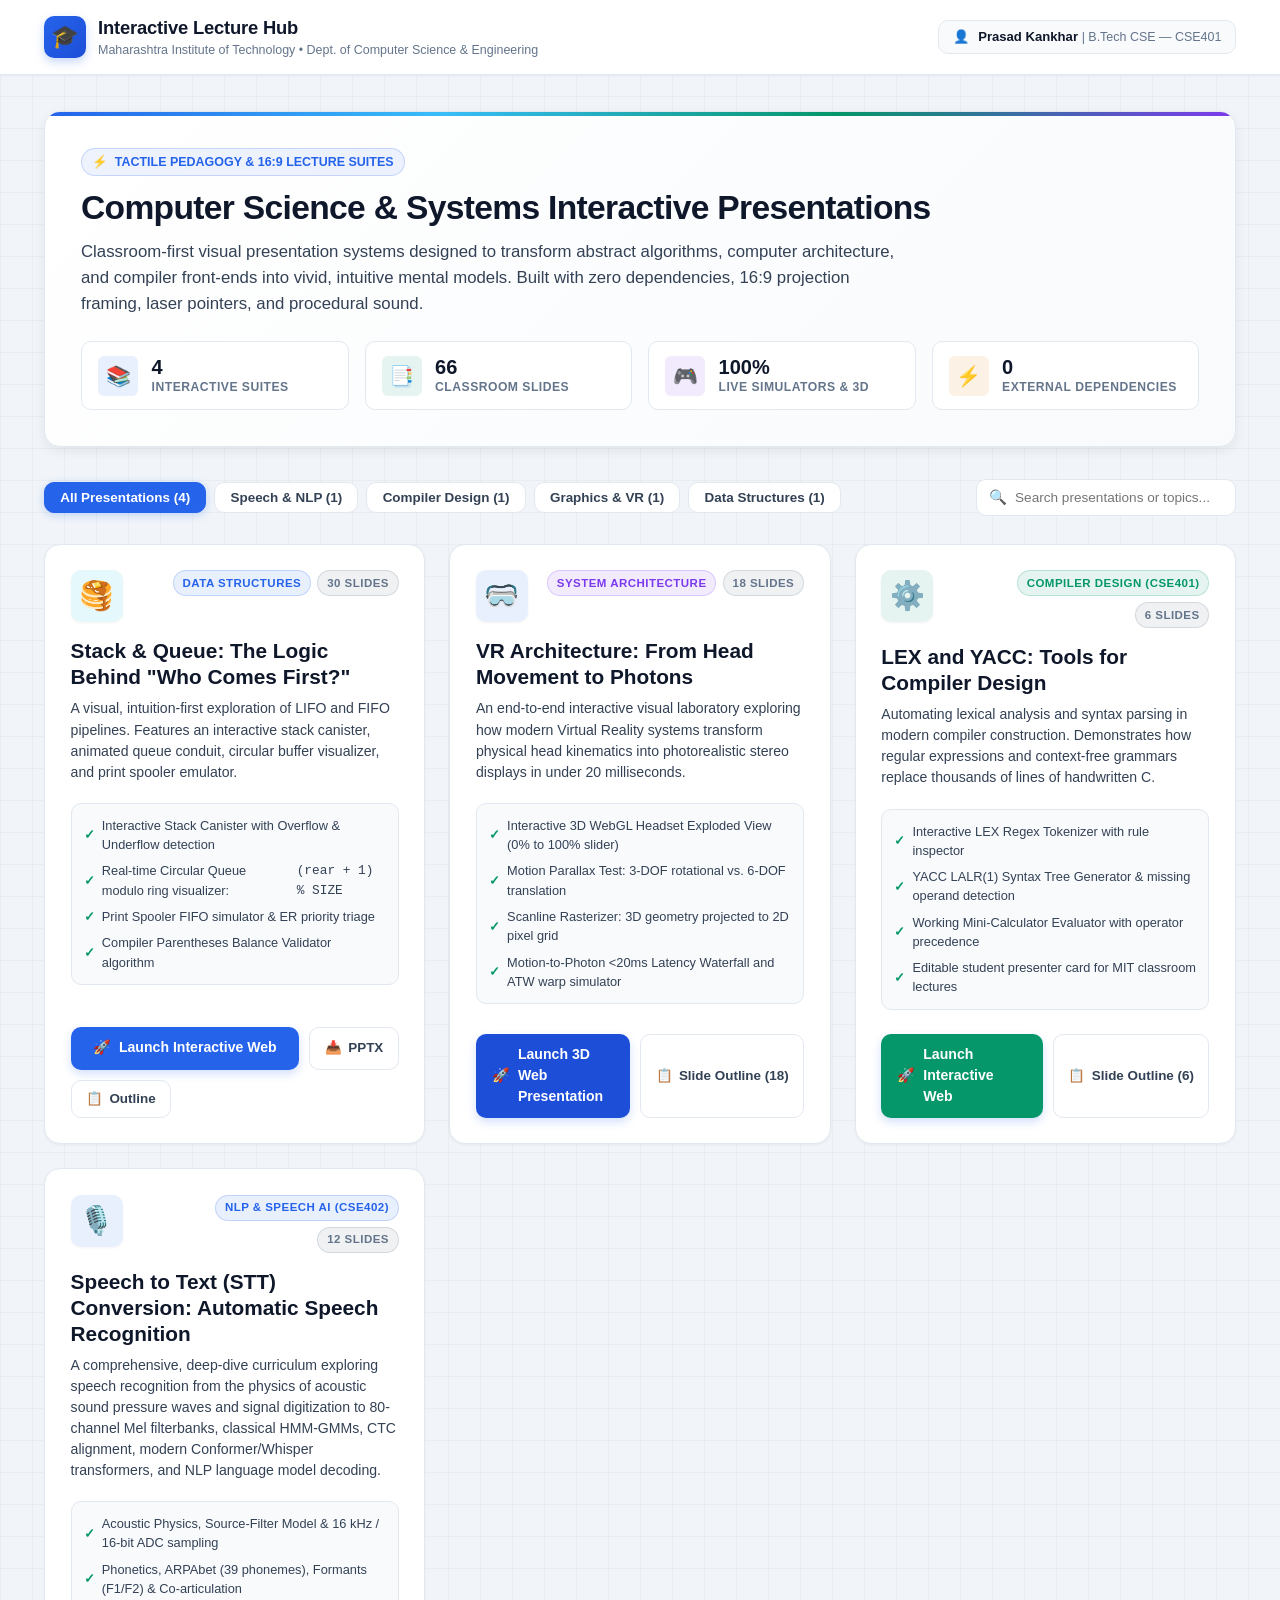
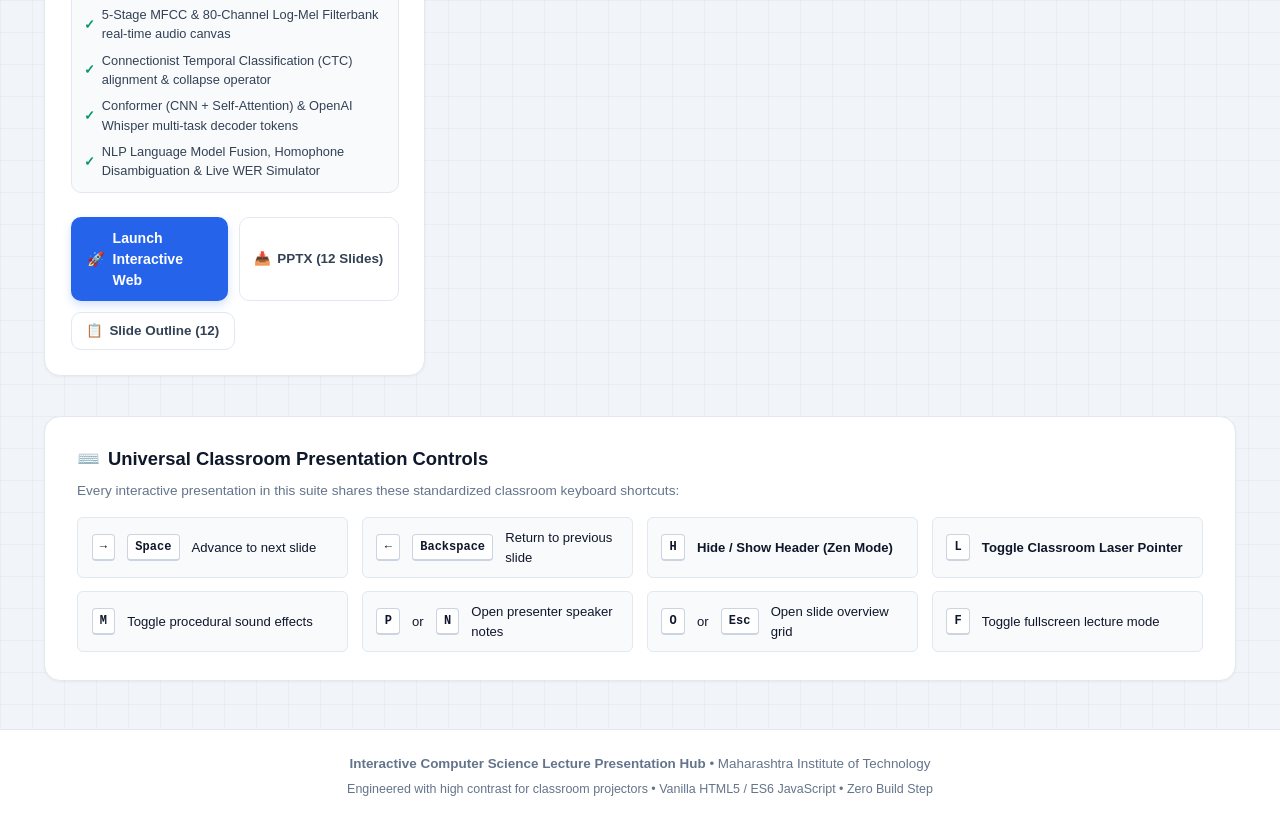
==== commit 087a5b0b: "Expand Speech to Text (STT) presentation to complete 12-slide deep-dive curriculum with interactive " ====
--- a/index.html
+++ b/index.html
@@ -59,7 +59,7 @@
         <div class="hub-stat-item">
           <div class="hub-stat-icon" style="background: rgba(5, 150, 105, 0.1); color: var(--accent-green);">📑</div>
           <div>
-            <div class="hub-stat-val">60</div>
+            <div class="hub-stat-val">66</div>
             <div class="hub-stat-lbl">Classroom Slides</div>
           </div>
         </div>
@@ -207,26 +207,28 @@
       </article>
 
       <!-- Card 4: Speech to Text (ASR) & NLP -->
-      <article class="ppt-card" data-category="nlp" data-keywords="speech to text stt asr nlp audio mfcc mel spectrogram acoustic model language model bayes hmm conformer whisper wer levenshtein decoding mit">
+      <article class="ppt-card" data-category="nlp" data-keywords="speech to text stt asr nlp audio mfcc mel spectrogram acoustic model language model bayes hmm conformer whisper wer levenshtein decoding ctc phonetics mit">
         <div>
           <div class="ppt-card-header">
             <div class="ppt-card-icon" style="background: rgba(37, 99, 235, 0.1); color: #2563EB;">🎙️</div>
             <div class="ppt-badge-row">
               <span class="ppt-pill ppt-pill-blue">NLP & Speech AI (CSE402)</span>
-              <span class="ppt-pill ppt-pill-slate">6 Slides</span>
+              <span class="ppt-pill ppt-pill-slate">12 Slides</span>
             </div>
           </div>
 
-          <h3 class="ppt-card-title">Speech to Text Conversion: Automatic Speech Recognition (ASR)</h3>
+          <h3 class="ppt-card-title">Speech to Text (STT) Conversion: Automatic Speech Recognition</h3>
           <p class="ppt-card-desc">
-            Transforming continuous acoustic pressure waves into discrete linguistic tokens. Demonstrates the complete pipeline from 39D MFCC feature vectors and Bayes' Decision Rule to modern End-to-End Whisper transformers and Word Error Rate (WER) decoding.
+            A comprehensive, deep-dive curriculum exploring speech recognition from the physics of acoustic sound pressure waves and signal digitization to 80-channel Mel filterbanks, classical HMM-GMMs, CTC alignment, modern Conformer/Whisper transformers, and NLP language model decoding.
           </p>
 
           <ul class="ppt-features-list">
-            <li>Interactive Bayes' Decision Rule Homophone Resolver: <code>P(A|W) &times; P(W)</code></li>
-            <li>Real-time Waveform Canvas & 80-channel Mel Filterbank Visualizer</li>
-            <li>Classical Triad (HMM-GMM + ARPAbet) vs. Modern E2E Transformers (Whisper)</li>
-            <li>Live Audio Stream Transcription Simulator with Word Error Rate (WER) Matrix</li>
+            <li>Acoustic Physics, Source-Filter Model & 16 kHz / 16-bit ADC sampling</li>
+            <li>Phonetics, ARPAbet (39 phonemes), Formants (F1/F2) & Co-articulation</li>
+            <li>5-Stage MFCC & 80-Channel Log-Mel Filterbank real-time audio canvas</li>
+            <li>Connectionist Temporal Classification (CTC) alignment & collapse operator</li>
+            <li>Conformer (CNN + Self-Attention) & OpenAI Whisper multi-task decoder tokens</li>
+            <li>NLP Language Model Fusion, Homophone Disambiguation & Live WER Simulator</li>
           </ul>
         </div>
 
@@ -235,10 +237,10 @@
             <span>🚀</span> Launch Interactive Web
           </a>
           <a href="stt.pptx" download class="btn-secondary" title="Download PowerPoint Deck (.pptx)">
-            <span>📥</span> PPTX
+            <span>📥</span> PPTX (12 Slides)
           </a>
           <button class="btn-secondary" onclick="openOutline('stt')" title="View Slide Outline">
-            <span>📋</span> Slide Outline (6)
+            <span>📋</span> Slide Outline (12)
           </button>
         </div>
       </article>
@@ -395,15 +397,21 @@
         ]
       },
       'stt': {
-        title: '🎙️ Speech to Text Conversion in NLP (6 Slides)',
+        title: '🎙️ Speech to Text (STT) Conversion (12 Slides)',
         file: 'stt.html',
         slides: [
-          { num: '01', name: 'Title & Credentials: Automatic Speech Recognition & NLP' },
-          { num: '02', name: 'Introduction: Bayes\' Decision Rule & Homophone Disambiguation' },
-          { num: '03', name: 'Acoustic Processing: MFCC Pipeline & Mel-Spectrogram Simulator' },
-          { num: '04', name: 'ASR Architectures: Classical Modular Triad vs. Modern End-to-End' },
-          { num: '05', name: 'Evaluation: Viterbi Beam Search, Alignment & Word Error Rate (WER)' },
-          { num: '06', name: 'Conclusion: Architectural Summary, Emerging Frontiers & Discussion' }
+          { num: '01', name: 'Title & Credentials: Speech to Text (STT) Conversion' },
+          { num: '02', name: 'Foundations: The Acoustic-Phonetic Inverse Problem' },
+          { num: '03', name: 'Physics & Signal Processing: Vocal Tract & 16 kHz Digitization' },
+          { num: '04', name: 'Phonetics & Phonology: ARPAbet 39 Phonemes & Co-Articulation' },
+          { num: '05', name: 'Feature Extraction: STFT, 80-Channel Filterbanks & 39D MFCC' },
+          { num: '06', name: 'Classical Architecture: HMM-GMM/DNN & WFST Viterbi Search' },
+          { num: '07', name: 'Temporal Alignment: Sequence Mismatch & CTC Loss Collapse' },
+          { num: '08', name: 'Deep Learning Architectures: LAS, RNN-T & The Conformer' },
+          { num: '09', name: 'Foundation Models: OpenAI Whisper & Self-Supervised Speech' },
+          { num: '10', name: 'NLP Integration: Language Model Fusion & Inverse Text Normalization' },
+          { num: '11', name: 'Evaluation & Benchmarks: Word Error Rate (WER) & Production Challenges' },
+          { num: '12', name: 'Grand Mental Model: The 6 Pipeline Stages & Future Horizons' }
         ]
       }
     };
